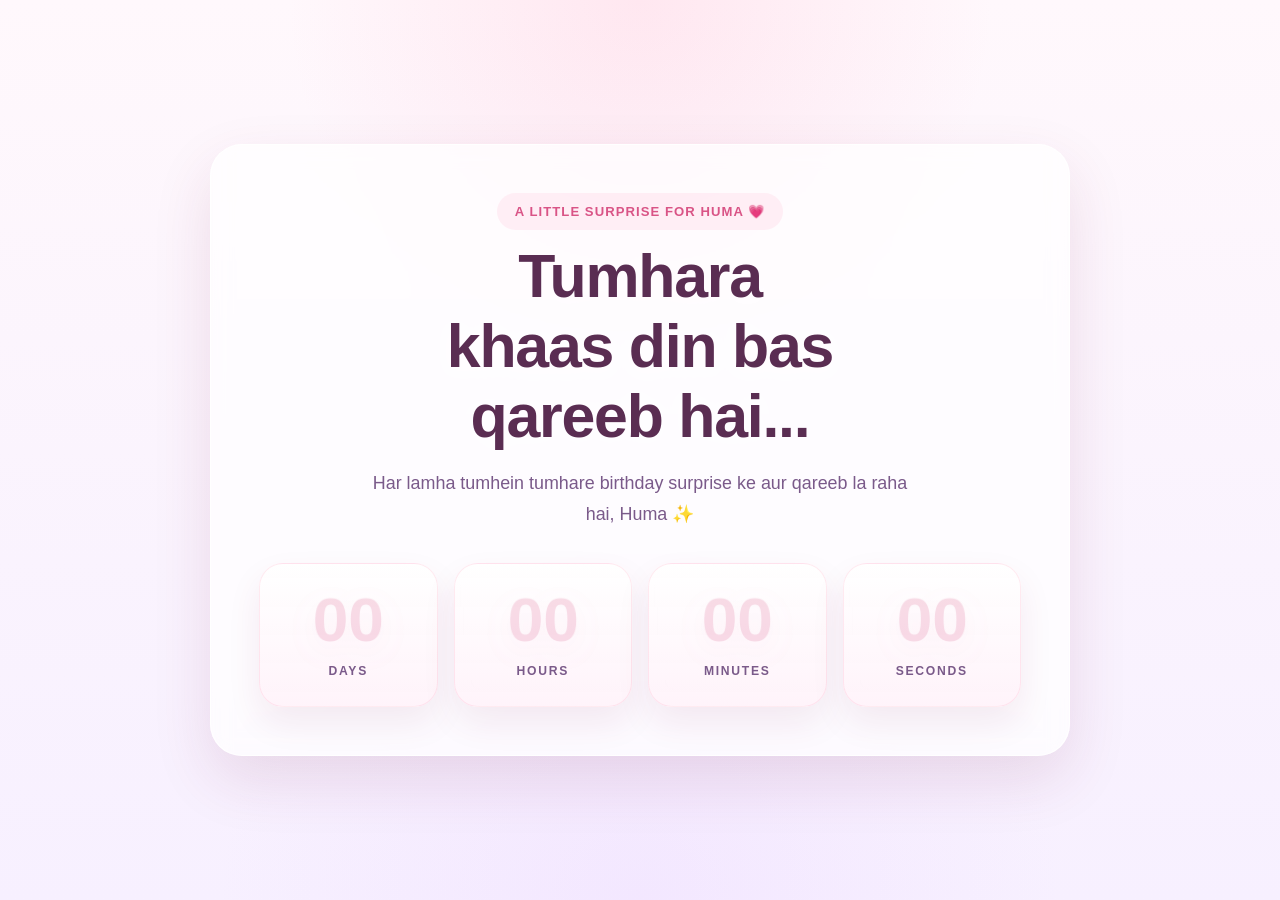
==== index.html @ 2f36c4e3 "Huma" ====
<!DOCTYPE html>
<html lang="en">
<head>
  <meta charset="UTF-8" />
  <meta name="viewport" content="width=device-width, initial-scale=1.0" />
  <meta name="theme-color" content="#FF8FB1" />
  <meta name="description" content="A little birthday surprise for Huma — open the card and celebrate 29 November 💗" />
  <meta property="og:type" content="website" />
  <meta property="og:site_name" content="Huma's Birthday Card" />
  <meta property="og:title" content="Huma's Birthday Card 🎂" />
  <meta property="og:description" content="A little birthday surprise for Huma — open the card and celebrate 29 November 💗" />
  <meta property="og:image" content="https://huma-birthday-card.vercel.app/assets/images/og-preview.jpg" />
  <meta property="og:image:type" content="image/jpeg" />
  <meta property="og:image:width" content="1200" />
  <meta property="og:image:height" content="630" />
  <meta property="og:url" content="https://huma-birthday-card.vercel.app/" />
  <meta name="twitter:card" content="summary_large_image" />
  <meta name="twitter:title" content="Huma's Birthday Card 🎂" />
  <meta name="twitter:description" content="A little birthday surprise for Huma — open the card and celebrate 29 November 💗" />
  <meta name="twitter:image" content="https://huma-birthday-card.vercel.app/assets/images/og-preview.jpg" />

  <meta http-equiv="refresh" content="0; url=timer.html" />
  <title>Huma's Birthday Card 🎂</title>
  <link rel="stylesheet" href="style.css?v=14" />
  <style>
    .entry-loader {
      min-height: 100vh;
      display: grid;
      place-items: center;
      padding: 24px;
      text-align: center;
    }
    .entry-card {
      background: rgba(255, 255, 255, 0.8);
      backdrop-filter: blur(12px);
      border: 1px solid #fff;
      border-radius: 24px;
      padding: 44px 36px;
      box-shadow: var(--shadow);
      max-width: 420px;
    }
    .entry-emoji { font-size: 3.6rem; margin-bottom: 12px; animation: coreBob 2.4s ease-in-out infinite; }
    .entry-card h1 { color: var(--ink); font-size: clamp(1.6rem, 5vw, 2.2rem); }
    .entry-card p { color: var(--ink-light); margin: 14px 0 24px; }
  </style>
</head>
<body>
  <main class="entry-loader">
    <div class="entry-card">
      <p class="entry-emoji">🎂</p>
      <h1>Huma's Birthday Card</h1>
      <p>Thoda sa intezaar karo, meri jaan... 💗</p>
      <a class="btn btn-primary" href="timer.html">Start the card ⏳</a>
    </div>
  </main>
</body>
</html>
---- style.css ----
/* ============================================================
   Birthday Wish for Huma — styles
   Palette: #FA699E | #FF9FC7 | #FFE7F0 | #4ADD82
   ============================================================ */

:root {
  --pink: #ff8fb1;
  --pink-soft: #e4c7ff;
  --pink-pale: #fff3fa;
  --green: #8fe3c8; /* mint accent */
  --ink: #6b4a7a;
  --ink-light: #9b7fb0;
  --white: #fffafd;
  --shadow: 0 20px 50px rgba(122, 30, 74, 0.18);
  --radius: 24px;
}

* {
  box-sizing: border-box;
  margin: 0;
  padding: 0;
}

html {
  scroll-behavior: smooth;
}

body {
  min-height: 100vh;
  font-family: "Trebuchet MS", "Segoe UI", Verdana, sans-serif;
  color: var(--ink);
  background:
    radial-gradient(circle at 12% 18%, rgba(255, 255, 255, 0.7) 0 8%, transparent 30%),
    radial-gradient(circle at 88% 12%, rgba(216, 166, 87, 0.16) 0 6%, transparent 26%),
    linear-gradient(135deg, #fff7fb 0%, #f3e4ff 48%, #dff7f1 100%);
  background-attachment: fixed;
  overflow-x: hidden;
  line-height: 1.6;
}

/* Confetti canvas */
#confetti {
  position: fixed;
  inset: 0;
  width: 100%;
  height: 100%;
  pointer-events: none;
  z-index: 40;
}

/* Floating background emojis */
.floaties {
  position: fixed;
  inset: 0;
  pointer-events: none;
  z-index: 0;
  overflow: hidden;
}

.floatie {
  position: absolute;
  bottom: -80px;
  font-size: 2rem;
  opacity: 0.55;
  animation: floatUp linear infinite;
}

.f1 { left: 6%;  font-size: 2.6rem; animation-duration: 17s; animation-delay: 0s; }
.f2 { left: 19%; animation-duration: 21s; animation-delay: 3s; }
.f3 { left: 31%; font-size: 1.6rem; animation-duration: 15s; animation-delay: 6s; }
.f4 { left: 46%; animation-duration: 24s; animation-delay: 1s; }
.f5 { left: 61%; font-size: 2.2rem; animation-duration: 19s; animation-delay: 8s; }
.f6 { left: 75%; animation-duration: 22s; animation-delay: 4s; }
.f7 { left: 88%; font-size: 1.7rem; animation-duration: 18s; animation-delay: 2s; }
.f8 { left: 96%; font-size: 2rem; animation-duration: 25s; animation-delay: 10s; }

@keyframes floatUp {
  0%   { transform: translateY(0) rotate(0deg); opacity: 0; }
  10%  { opacity: 0.55; }
  90%  { opacity: 0.55; }
  100% { transform: translateY(-115vh) rotate(25deg); opacity: 0; }
}

/* ========================= HERO ========================= */
.hero {
  position: relative;
  z-index: 1;
  min-height: 100vh;
  display: flex;
  flex-direction: column;
  justify-content: center;
  align-items: center;
  padding: 70px 24px 90px;
}

.hero-inner {
  width: min(1120px, 100%);
  display: grid;
  grid-template-columns: 1.15fr 0.85fr;
  gap: 60px;
  align-items: center;
}

.eyebrow {
  display: inline-block;
  font-size: 0.85rem;
  letter-spacing: 0.12em;
  text-transform: uppercase;
  font-weight: bold;
  color: var(--ink-light);
  background: rgba(255, 255, 255, 0.6);
  padding: 8px 18px;
  border-radius: 999px;
  border: 1px solid rgba(255, 255, 255, 0.8);
  margin-bottom: 20px;
}

h1 {
  font-size: clamp(2.6rem, 6vw, 4.8rem);
  line-height: 1.08;
  font-weight: 900;
  letter-spacing: -0.02em;
  text-shadow: 0 4px 18px rgba(255, 255, 255, 0.45);
}

h1 .name {
  display: block;
  margin-top: 6px;
  font-size: 0.72em;
  background: linear-gradient(90deg, var(--pink), #d95486 45%, var(--green));
  -webkit-background-clip: text;
  background-clip: text;
  color: transparent;
  -webkit-text-fill-color: transparent;
}

.badges {
  display: flex;
  flex-wrap: wrap;
  gap: 12px;
  margin: 24px 0 18px;
}

.badge {
  font-size: 0.95rem;
  font-weight: bold;
  padding: 9px 18px;
  border-radius: 999px;
  background: var(--white);
  box-shadow: 0 8px 20px rgba(122, 30, 74, 0.12);
}

.badge-age { color: #d95486; }
.badge-age strong { font-size: 1.15rem; }
.badge-date { color: #2f9e5c; background: #f2fff7; }

.hero-subtitle {
  font-size: 1.1rem;
  color: var(--ink-light);
  margin-bottom: 28px;
}

.hero-actions {
  display: flex;
  flex-wrap: wrap;
  gap: 14px;
  margin-top: 28px;
}

.btn {
  border: none;
  cursor: pointer;
  font-family: inherit;
  font-size: 1rem;
  font-weight: bold;
  padding: 14px 26px;
  border-radius: 999px;
  transition: transform 0.2s ease, box-shadow 0.2s ease, background 0.2s ease;
}

.btn:hover { transform: translateY(-3px); }
.btn:active { transform: translateY(0); }
.btn:focus-visible { outline: 3px solid var(--green); outline-offset: 3px; }

.btn-primary {
  color: #fff;
  background: linear-gradient(120deg, var(--pink), #ef6f9c);
  box-shadow: 0 12px 26px rgba(250, 105, 158, 0.4);
}
.btn-primary:hover { box-shadow: 0 16px 32px rgba(250, 105, 158, 0.5); }

.btn-secondary {
  color: #2f9e5c;
  background: #fff;
  box-shadow: 0 10px 24px rgba(47, 158, 92, 0.18);
  border: 1px solid rgba(74, 221, 130, 0.35);
}

.btn-secondary.playing {
  background: var(--green);
  color: #fff;
}

/* ---------- Cake illustration ---------- */
.hero-art {
  position: relative;
  display: flex;
  flex-direction: column;
  align-items: center;
  justify-content: center;
  min-height: 380px;
}

.glow-ring {
  position: absolute;
  width: 330px;
  height: 330px;
  border-radius: 50%;
  background: radial-gradient(circle, rgba(255, 255, 255, 0.7) 0%, rgba(255, 159, 199, 0.25) 55%, transparent 72%);
  animation: pulse 4s ease-in-out infinite;
}

@keyframes pulse {
  0%, 100% { transform: scale(1); opacity: 0.8; }
  50% { transform: scale(1.08); opacity: 1; }
}

.cake-scene {
  position: relative;
  width: 280px;
  height: 270px;
  display: flex;
  flex-direction: column;
  align-items: center;
  justify-content: flex-end;
}

.candles {
  display: flex;
  gap: 22px;
  margin-bottom: 2px;
  z-index: 3;
}

.candle {
  width: 10px;
  height: 38px;
  background: repeating-linear-gradient(45deg, var(--pink) 0 6px, var(--pink-pale) 6px 12px);
  border-radius: 4px 4px 0 0;
  position: relative;
  box-shadow: 0 2px 4px rgba(0,0,0,0.1);
}

.flame {
  position: absolute;
  top: -16px;
  left: 50%;
  width: 10px;
  height: 16px;
  margin-left: -5px;
  background: radial-gradient(circle at 50% 70%, #fff6b0 0 25%, #ffb02e 60%, #ff7b00 100%);
  border-radius: 50% 50% 50% 50% / 60% 60% 40% 40%;
  transform-origin: bottom center;
  animation: flicker 0.7s ease-in-out infinite alternate;
  box-shadow: 0 0 14px rgba(255, 176, 46, 0.8);
}

.candle:nth-child(2) .flame { animation-delay: 0.2s; }
.candle:nth-child(3) .flame { animation-delay: 0.4s; }

@keyframes flicker {
  from { transform: rotate(-6deg) scaleY(1); }
  to   { transform: rotate(6deg) scaleY(1.12); }
}

.cake-layer {
  width: 100%;
  border-radius: 16px 16px 8px 8px;
  box-shadow: inset 0 -10px 0 rgba(0, 0, 0, 0.06), 0 6px 14px rgba(122, 30, 74, 0.12);
  position: relative;
}

.layer-top {
  width: 170px;
  height: 52px;
  background: var(--pink-pale);
  z-index: 2;
}
.layer-top::before {
  content: "";
  position: absolute;
  top: -9px;
  left: 0;
  right: 0;
  height: 18px;
  border-radius: 50%;
  background: #fff;
  box-shadow: 0 4px 0 var(--pink-soft);
}
.layer-mid {
  width: 225px;
  height: 62px;
  background: var(--pink-soft);
  z-index: 1;
  margin-top: -6px;
}
.layer-base {
  width: 275px;
  height: 72px;
  background: linear-gradient(180deg, var(--pink), #ef6f9c);
  margin-top: -6px;
}
.layer-base::after {
  content: "22 🎂";
  position: absolute;
  inset: 0;
  display: grid;
  place-items: center;
  color: #fff;
  font-weight: 900;
  font-size: 1.5rem;
  text-shadow: 0 2px 6px rgba(0,0,0,0.2);
}

.cake-plate {
  width: 300px;
  height: 18px;
  border-radius: 50%;
  background: linear-gradient(180deg, #fff, #f3d7e5);
  margin-top: 4px;
  box-shadow: 0 10px 20px rgba(122, 30, 74, 0.2);
}

.sparkle {
  position: absolute;
  color: var(--green);
  font-size: 1.6rem;
  animation: twinkle 1.8s ease-in-out infinite;
}
.s1 { top: 40px; left: 10px; }
.s2 { top: 90px; right: 4px; animation-delay: 0.6s; }
.s3 { top: 150px; left: -6px; font-size: 1.2rem; animation-delay: 1s; }

@keyframes twinkle {
  0%, 100% { transform: scale(0.7); opacity: 0.4; }
  50% { transform: scale(1.25); opacity: 1; }
}

.art-caption {
  margin-top: 18px;
  font-weight: bold;
  color: var(--ink);
  text-shadow: 0 2px 8px rgba(255, 255, 255, 0.85);
  font-size: 1.05rem;
}

.scroll-hint {
  position: absolute;
  bottom: 26px;
  left: 50%;
  transform: translateX(-50%);
  color: rgba(90, 30, 66, 0.7);
  text-decoration: none;
  font-size: 0.85rem;
  letter-spacing: 0.1em;
  animation: bob 2s ease-in-out infinite;
}
@keyframes bob { 0%,100% { transform: translate(-50%, 0); } 50% { transform: translate(-50%, 8px); } }

/* ========================= SECTIONS ========================= */
.wish-section {
  position: relative;
  z-index: 1;
  padding: 90px 24px 40px;
  max-width: 900px;
  margin: 0 auto;
}

.section-heading {
  text-align: center;
  margin-bottom: 40px;
}

.kicker {
  display: inline-block;
  font-size: 0.8rem;
  text-transform: uppercase;
  letter-spacing: 0.18em;
  font-weight: bold;
  color: #2f9e5c;
  background: rgba(255, 255, 255, 0.75);
  padding: 6px 16px;
  border-radius: 999px;
  margin-bottom: 14px;
}

.section-heading h2 {
  font-size: clamp(1.8rem, 4vw, 2.8rem);
  color: var(--ink);
  text-shadow: 0 2px 8px rgba(255, 255, 255, 0.85);
}

.section-heading p {
  color: var(--ink);
  margin-top: 8px;
  font-size: 1rem;
}

/* ---------- Envelope & letter ---------- */
.wish-stage {
  position: relative;
  min-height: 340px;
  display: grid;
  place-items: center;
}

.envelope {
  width: 280px;
  height: 190px;
  position: relative;
  transition: opacity 0.5s ease, transform 0.5s ease;
}

.envelope.hidden {
  opacity: 0;
  transform: translateY(-20px) scale(0.9);
  pointer-events: none;
}

.envelope-body {
  position: absolute;
  inset: 0;
  background: linear-gradient(160deg, #fff, var(--pink-pale));
  border-radius: 14px;
  box-shadow: var(--shadow);
  display: flex;
  flex-direction: column;
  justify-content: flex-end;
  align-items: center;
  padding-bottom: 22px;
  border: 1px solid rgba(250, 105, 158, 0.2);
}

.envelope-flap {
  position: absolute;
  top: 0;
  left: 0;
  right: 0;
  height: 110px;
  background: linear-gradient(160deg, var(--pink-soft), var(--pink));
  clip-path: polygon(0 0, 100% 0, 50% 100%);
  border-radius: 14px 14px 0 0;
  z-index: 2;
}

.seal {
  position: absolute;
  top: 78px;
  left: 50%;
  transform: translateX(-50%);
  width: 46px;
  height: 46px;
  border-radius: 50%;
  background: #fff;
  display: grid;
  place-items: center;
  font-size: 1.3rem;
  box-shadow: 0 4px 12px rgba(122, 30, 74, 0.25);
  z-index: 3;
}

.envelope-body p {
  font-weight: bold;
  color: #d95486;
  font-size: 1.05rem;
}
.envelope-body small { color: var(--ink-light); font-size: 0.78rem; }

.letter {
  display: none;
  width: min(680px, 100%);
  background: var(--white);
  border-radius: var(--radius);
  padding: 44px 42px;
  box-shadow: var(--shadow);
  border: 1px solid rgba(250, 105, 158, 0.18);
  position: relative;
  overflow: hidden;
}

.letter::before {
  content: "";
  position: absolute;
  top: 0; left: 0; right: 0;
  height: 8px;
  background: linear-gradient(90deg, var(--pink), var(--pink-soft), var(--green));
}

.letter.show {
  display: block;
  animation: letterIn 0.7s cubic-bezier(0.2, 0.8, 0.2, 1) both;
}

@keyframes letterIn {
  from { opacity: 0; transform: translateY(40px) rotate(-2deg) scale(0.96); }
  to   { opacity: 1; transform: translateY(0) rotate(0) scale(1); }
}

.letter-head { text-align: center; margin-bottom: 24px; }
.letter-head span { font-size: 2rem; }
.letter-head h3 { color: #d95486; font-size: 1.7rem; margin-top: 4px; }

.letter-body p {
  margin-bottom: 18px;
  font-size: 1.05rem;
  line-height: 1.85;
  color: var(--ink);
}

.letter-body .lead {
  font-weight: bold;
  font-size: 1.15rem;
  color: #d95486;
  background: linear-gradient(90deg, var(--pink-pale), transparent);
  padding: 12px 16px;
  border-radius: 12px;
  border-left: 4px solid var(--pink);
}

.letter-body .sign-off {
  text-align: center;
  font-size: 1.4rem;
  font-weight: 900;
  margin-top: 26px;
  color: #2f9e5c;
}

.letter-foot {
  text-align: center;
  margin-top: 26px;
  padding-top: 18px;
  border-top: 1px dashed var(--pink-soft);
  font-style: italic;
  color: var(--ink-light);
}

/* ========================= FOOTER ========================= */
.footer {
  position: relative;
  z-index: 1;
  text-align: center;
  padding: 40px 20px 50px;
  color: #fff;
  background: linear-gradient(120deg, rgba(209, 60, 134, 0.85), rgba(250, 105, 158, 0.85));
}

.footer-hearts { font-size: 1.4rem; letter-spacing: 6px; margin-bottom: 10px; }
.footer p { margin: 4px 0; }
.footer-small { font-size: 0.85rem; opacity: 0.85; }

/* ========================= RESPONSIVE ========================= */
@media (max-width: 900px) {
  .hero-inner {
    grid-template-columns: 1fr;
    text-align: center;
    gap: 30px;
  }
  .badges, .hero-actions { justify-content: center; }
  .hero-art { order: -1; min-height: 320px; }
}

@media (max-width: 560px) {
  .hero { padding: 50px 18px 80px; }
  .letter { padding: 30px 22px; }
  .letter-body p { font-size: 0.98rem; }
  .btn { padding: 12px 18px; font-size: 0.92rem; }
  .floatie { font-size: 1.5rem; }
}

@media (prefers-reduced-motion: reduce) {
  *, *::before, *::after {
    animation-duration: 0.01ms !important;
    animation-iteration-count: 1 !important;
    scroll-behavior: auto !important;
  }
}

/* ============================================================
   MULTI-PAGE ADDITIONS: nav, inner pages, gallery, lightbox
   ============================================================ */

/* ---------- Shared top navigation ---------- */
.site-header {
  position: sticky;
  top: 0;
  z-index: 30;
  background: rgba(255, 255, 255, 0.6);
  backdrop-filter: blur(14px);
  border-bottom: 1px solid rgba(255, 255, 255, 0.85);
  box-shadow: 0 4px 18px rgba(122, 30, 74, 0.08);
}

.nav-wrap {
  width: min(1120px, 100%);
  margin: 0 auto;
  padding: 12px 24px;
  display: flex;
  align-items: center;
  justify-content: space-between;
  gap: 16px;
}

.nav-brand {
  font-weight: 900;
  font-size: 1.05rem;
  color: #d95486;
  text-decoration: none;
  white-space: nowrap;
}

.nav-links {
  display: flex;
  gap: 8px;
  flex-wrap: wrap;
}

.nav-link {
  display: inline-block;
  padding: 8px 18px;
  border-radius: 999px;
  text-decoration: none;
  font-weight: bold;
  font-size: 0.92rem;
  color: var(--ink);
  transition: background 0.2s ease, color 0.2s ease, transform 0.2s ease;
}

.nav-link:hover {
  background: rgba(255, 255, 255, 0.9);
  transform: translateY(-2px);
}

.nav-link.active {
  color: #fff;
  background: linear-gradient(120deg, var(--pink), #ef6f9c);
  box-shadow: 0 6px 16px rgba(250, 105, 158, 0.35);
}

.nav-toggle {
  display: none;
  border: none;
  background: var(--pink);
  color: #fff;
  font-size: 1.2rem;
  width: 42px;
  height: 42px;
  border-radius: 12px;
  cursor: pointer;
}

/* Buttons used as links */
.btn {
  display: inline-block;
  text-decoration: none;
}

/* Home hero now sits below the sticky nav */
.hero { padding-top: 100px; }

/* ---------- Explore cards on Home ---------- */
.explore {
  position: relative;
  z-index: 1;
  max-width: 1060px;
  margin: 0 auto;
  padding: 40px 24px 100px;
}

.teasers {
  display: grid;
  grid-template-columns: repeat(auto-fit, minmax(250px, 1fr));
  gap: 22px;
}

.teaser-card {
  background: rgba(255, 255, 255, 0.85);
  backdrop-filter: blur(8px);
  border: 1px solid rgba(255, 255, 255, 0.95);
  border-radius: var(--radius);
  padding: 30px 26px;
  text-decoration: none;
  color: var(--ink);
  box-shadow: var(--shadow);
  transition: transform 0.25s ease, box-shadow 0.25s ease;
}

.teaser-card:hover {
  transform: translateY(-8px);
  box-shadow: 0 24px 44px rgba(122, 30, 74, 0.24);
}

.teaser-card .icon {
  font-size: 2.6rem;
  display: block;
  margin-bottom: 12px;
}

.teaser-card h3 { color: #d95486; font-size: 1.25rem; margin-bottom: 8px; }
.teaser-card p { font-size: 0.96rem; line-height: 1.7; color: var(--ink-light); }

.teaser-link {
  display: inline-block;
  margin-top: 16px;
  font-weight: bold;
  color: #2f9e5c;
}

/* ---------- Inner page layout ---------- */
.page-hero {
  position: relative;
  z-index: 1;
  width: min(1000px, 100%);
  margin: 0 auto;
  padding: 70px 24px 40px;
}

.page-hero.narrow { width: min(800px, 100%); }

.wish-actions,
.next-page {
  display: flex;
  justify-content: center;
  flex-wrap: wrap;
  gap: 14px;
  margin: 36px auto 90px;
}

.wish-actions { margin-top: 26px; }

/* ---------- Gallery ---------- */
.hint-box {
  background: rgba(255, 255, 255, 0.78);
  border: 1px dashed var(--pink);
  border-radius: 16px;
  padding: 16px 20px;
  font-size: 0.92rem;
  line-height: 1.7;
  margin-bottom: 34px;
  color: var(--ink);
}

.hint-box code {
  background: var(--pink-pale);
  padding: 2px 6px;
  border-radius: 6px;
  font-size: 0.85rem;
  word-break: break-all;
}

.gallery-grid {
  display: grid;
  grid-template-columns: repeat(auto-fill, minmax(220px, 1fr));
  gap: 24px;
  padding: 10px 4px 20px;
}

.gallery-card {
  background: #fff;
  padding: 14px 14px 20px;
  border-radius: 10px;
  box-shadow: 0 14px 28px rgba(122, 30, 74, 0.18);
  cursor: pointer;
  transform: rotate(-2deg);
  transition: transform 0.25s ease, box-shadow 0.25s ease;
}

.gallery-card:nth-child(even) { transform: rotate(2deg); }

.gallery-card:hover {
  transform: rotate(0deg) translateY(-8px);
  box-shadow: 0 22px 40px rgba(122, 30, 74, 0.26);
}

.gallery-emoji,
.gallery-card img {
  display: block;
  width: 100%;
  height: 190px;
  border-radius: 8px;
  object-fit: cover;
}

.gallery-card img { border: 1px solid rgba(255, 255, 255, 0.9); }

.gallery-emoji {
  display: grid;
  place-items: center;
  font-size: 4rem;
  background: linear-gradient(140deg, var(--pink-pale), var(--pink-soft));
}

.gallery-card p {
  text-align: center;
  margin-top: 14px;
  font-weight: bold;
  color: #d95486;
  font-size: 0.95rem;
}

/* ---------- Lightbox ---------- */
.lightbox {
  position: fixed;
  inset: 0;
  z-index: 60;
  display: none;
  place-items: center;
  padding: 24px;
  background: rgba(70, 14, 45, 0.78);
  backdrop-filter: blur(6px);
}

.lightbox.show { display: grid; }

.lightbox-inner {
  position: relative;
  width: min(520px, 100%);
  background: #fff;
  border-radius: 24px;
  padding: 30px;
  text-align: center;
  box-shadow: 0 30px 70px rgba(0, 0, 0, 0.3);
}

.lightbox-close {
  position: absolute;
  top: 12px;
  right: 16px;
  border: none;
  background: var(--pink-pale);
  color: #d95486;
  width: 34px;
  height: 34px;
  border-radius: 50%;
  font-weight: bold;
  cursor: pointer;
}

.lightbox-emoji { display: block; font-size: 5rem; margin: 10px 0; }
.lightbox-inner img { max-width: 100%; max-height: 65vh; object-fit: contain; border-radius: 16px; }
.lightbox-inner p { margin-top: 18px; color: var(--ink); font-size: 1.05rem; }

/* ---------- Responsive nav ---------- */
@media (max-width: 700px) {
  .nav-wrap { flex-wrap: wrap; padding: 10px 18px; }
  .nav-toggle { display: inline-flex; align-items: center; justify-content: center; }
  .nav-links {
    display: none;
    width: 100%;
    flex-direction: column;
    gap: 6px;
    padding-top: 6px;
  }
  .nav-links.open { display: flex; }
  .nav-link { text-align: center; }
  .page-hero { padding-top: 46px; }
  .hero { padding-top: 84px; }
}

/* ============================================================
   STEP-BY-STEP GREETING CARD
   ============================================================ */

.story-shell {
  position: relative;
  z-index: 1;
  width: min(920px, 100%);
  margin: 0 auto;
  padding: 32px 20px 80px;
}

.step-topbar {
  display: flex;
  align-items: center;
  justify-content: space-between;
  gap: 12px;
  margin-bottom: 14px;
}

.step-brand {
  font-weight: 900;
  font-size: 1.05rem;
  color: var(--ink);
  text-shadow: 0 2px 8px rgba(255, 255, 255, 0.85);
}

.step-count {
  background: rgba(255, 255, 255, 0.85);
  color: #d95486;
  font-weight: bold;
  font-size: 0.85rem;
  padding: 7px 16px;
  border-radius: 999px;
  box-shadow: 0 6px 16px rgba(122, 30, 74, 0.12);
}

.progress-dots {
  display: flex;
  justify-content: center;
  gap: 8px;
  margin-bottom: 20px;
}

.progress-dots span {
  width: 38px;
  height: 7px;
  border-radius: 999px;
  background: rgba(255, 255, 255, 0.6);
  transition: background 0.3s ease, box-shadow 0.3s ease;
}

.progress-dots span.done { background: var(--green); }
.progress-dots span.active {
  background: #fff;
  box-shadow: 0 0 0 3px rgba(250, 105, 158, 0.55);
}

.step-card {
  position: relative;
  overflow: hidden;
  background: var(--white);
  border: 1px solid rgba(255, 255, 255, 0.95);
  border-radius: 32px;
  padding: 38px 40px 26px;
  box-shadow: 0 30px 70px rgba(122, 30, 74, 0.25);
  animation: cardIn 0.65s cubic-bezier(0.2, 0.8, 0.2, 1) both;
}

.step-card::before {
  content: "";
  position: absolute;
  top: 0; left: 0; right: 0;
  height: 8px;
  background: linear-gradient(90deg, var(--pink), var(--pink-soft), var(--green));
}

@keyframes cardIn {
  from { opacity: 0; transform: translateY(35px) rotate(-1.5deg) scale(0.96); }
  to   { opacity: 1; transform: translateY(0) rotate(0) scale(1); }
}

.card-inner { min-height: 300px; }

.card-home .card-inner {
  display: grid;
  grid-template-columns: 1.15fr 0.85fr;
  gap: 24px;
  align-items: center;
}

.card-home .hero-art {
  transform: scale(0.78);
  transform-origin: center;
  min-height: 290px;
}

.card-home h1 { font-size: clamp(2rem, 4.5vw, 3.3rem); }

.card-title {
  font-size: clamp(1.8rem, 4vw, 2.6rem);
  color: #d95486;
  text-align: center;
  margin-bottom: 8px;
}

.card-subtitle {
  text-align: center;
  color: var(--ink-light);
  margin-bottom: 24px;
}

.step-footer {
  display: flex;
  align-items: center;
  justify-content: space-between;
  gap: 14px;
  margin-top: 24px;
  padding-top: 20px;
  border-top: 1px dashed var(--pink-soft);
}

.step-hint { color: var(--ink-light); font-size: 0.9rem; }
.step-footer .btn { min-width: 130px; text-align: center; }

/* Finale card */
.finale-card { text-align: center; }
.finale-emoji {
  font-size: 5rem;
  line-height: 1;
  animation: bobCake 2.2s ease-in-out infinite;
  display: inline-block;
}
@keyframes bobCake {
  0%, 100% { transform: translateY(0) rotate(-3deg); }
  50% { transform: translateY(-12px) rotate(3deg); }
}
.finale-card h2 { color: #d95486; font-size: clamp(1.8rem, 4vw, 2.6rem); margin: 16px 0 10px; }
.finale-card p { color: var(--ink-light); font-size: 1.05rem; }
.finale-message {
  display: none;
  margin: 24px auto 0;
  max-width: 520px;
  padding: 22px;
  border-radius: 20px;
  background: linear-gradient(140deg, var(--pink-pale), #fff);
  border: 1px solid var(--pink-soft);
  font-size: 1.15rem;
  font-weight: bold;
  color: #d95486;
  animation: letterIn 0.7s ease both;
}
.finale-message.show { display: block; }
.finale-actions { display: flex; justify-content: center; margin: 26px 0 4px; }

@media (max-width: 700px) {
  .story-shell { padding: 24px 14px 60px; }
  .step-card { padding: 30px 20px 22px; border-radius: 26px; }
  .card-home .card-inner { grid-template-columns: 1fr; gap: 0; }
  .card-home .hero-art { transform: scale(0.7); min-height: 250px; }
  .progress-dots span { width: 28px; }
  .step-footer { flex-direction: column; align-items: stretch; text-align: center; }
  .step-footer .btn { width: 100%; }
  .card-inner { min-height: 0; }
}

/* ============================================================
   PLAIN SECTIONS — only the Wish page uses the card frame
   ============================================================ */

.plain-section {
  position: relative;
  padding: 8px 4px 0;
}

.plain-section .card-title {
  color: var(--ink);
  text-shadow: 0 2px 8px rgba(255, 255, 255, 0.85);
}

.plain-section .card-subtitle,
.plain-section .step-hint,
.plain-section .eyebrow {
  color: #6b4a7a;
}

.plain-section .step-footer {
  border-top-color: rgba(255, 255, 255, 0.7);
}

.plain-section .btn-secondary {
  background: rgba(255, 255, 255, 0.95);
}

.plain-section .hint-box {
  background: rgba(255, 255, 255, 0.88);
}

.plain-section .gallery-card {
  background: #fff;
}

.plain-section .finale-emoji {
  filter: drop-shadow(0 12px 24px rgba(122, 30, 74, 0.3));
}

.plain-section h1 .name {
  -webkit-text-fill-color: transparent;
  color: transparent;
  filter: drop-shadow(0 2px 8px rgba(255, 255, 255, 0.6));
}

@media (max-width: 700px) {
  .plain-section { padding: 0; }
}

/* ============================================================
   TIMER STEP — heavy animation + poppable balloons
   ============================================================ */

.timer-shell { width: min(1020px, 100%); }

.timer-section {
  position: relative;
  isolation: isolate;
  overflow: hidden;
  border-radius: 34px;
  padding: 52px 30px 44px;
  min-height: 640px;
  box-shadow: 0 30px 70px rgba(122, 30, 74, 0.28);
  border: 1px solid rgba(255, 255, 255, 0.8);
}

.timer-bg {
  position: absolute;
  inset: 0;
  z-index: 0;
  background: linear-gradient(270deg, #fa699e, #ff9fc7, #ffe7f0, #4add82, #fa699e);
  background-size: 400% 400%;
  animation: gradientShift 16s ease infinite;
  opacity: 0.42;
}

@keyframes gradientShift {
  0%   { background-position: 0% 50%; }
  50%  { background-position: 100% 50%; }
  100% { background-position: 0% 50%; }
}

.blob {
  position: absolute;
  z-index: 0;
  border-radius: 50%;
  filter: blur(45px);
  opacity: 0.55;
  pointer-events: none;
}
.blob-1 { width: 260px; height: 260px; background: #fff; top: -70px; left: -40px; animation: blobFloat 9s ease-in-out infinite; }
.blob-2 { width: 300px; height: 300px; background: #4add82; bottom: -110px; right: -50px; animation: blobFloat 12s ease-in-out infinite reverse; }
.blob-3 { width: 220px; height: 220px; background: #ffd166; top: 40%; left: 45%; animation: blobFloat 11s ease-in-out infinite; }

@keyframes blobFloat {
  0%, 100% { transform: translate(0, 0) scale(1); }
  50%      { transform: translate(35px, -30px) scale(1.15); }
}

.balloon-layer {
  position: absolute;
  inset: 0;
  z-index: 22;
  pointer-events: none;
  overflow: hidden;
}

.balloon {
  position: absolute;
  bottom: -130px;
  width: var(--size);
  height: calc(var(--size) * 1.25);
  padding: 0;
  border: none;
  border-radius: 50% 50% 45% 45% / 60% 60% 40% 40%;
  background:
    radial-gradient(circle at 30% 24%, rgba(255, 255, 255, 0.7) 0 10%, transparent 45%),
    var(--balloon-color);
  box-shadow: inset -8px -10px 20px rgba(0, 0, 0, 0.12), 0 8px 20px rgba(60, 8, 40, 0.22);
  cursor: pointer;
  pointer-events: auto;
  opacity: 0.55;
  animation: balloonRise var(--duration) linear var(--delay) forwards;
}

.balloon::before {
  content: "";
  position: absolute;
  bottom: -9px;
  left: 50%;
  transform: translateX(-50%);
  border-left: 7px solid transparent;
  border-right: 7px solid transparent;
  border-top: 11px solid var(--balloon-color);
  opacity: 0.6;
}

.balloon::after {
  content: "";
  position: absolute;
  bottom: -48px;
  left: 50%;
  width: 1px;
  height: 42px;
  background: rgba(255, 255, 255, 0.5);
}

.balloon:hover {
  filter: brightness(1.12) drop-shadow(0 0 16px rgba(255, 255, 255, 0.9));
}

.balloon.popping {
  animation: none;
  transform: scale(1.6);
  opacity: 0 !important;
  transition: transform 0.28s ease, opacity 0.28s ease;
}

@keyframes balloonRise {
  0%   { transform: translate(0, 0) rotate(-8deg); opacity: 0; }
  12%  { opacity: 0.85; }
  25%  { transform: translate(calc(var(--drift) * 0.25 + 14px), -25vh) rotate(7deg); }
  50%  { transform: translate(calc(var(--drift) * 0.5 - 12px), -50vh) rotate(-6deg); }
  75%  { transform: translate(calc(var(--drift) * 0.75 + 10px), -75vh) rotate(5deg); }
  88%  { opacity: 0.85; }
  100% { transform: translate(var(--drift), -115vh) rotate(9deg); opacity: 0; }
}

/* Cute kawaii faces — 6 different expressions */
.balloon-face {
  position: absolute;
  top: 30%;
  left: 50%;
  transform: translateX(-50%);
  display: flex;
  flex-direction: column;
  align-items: center;
  justify-content: center;
  gap: 7px;
  width: 66%;
  pointer-events: none;
}

/* eyes sit on top, side by side */
.balloon-face .eyes {
  display: flex;
  align-items: center;
  justify-content: center;
  gap: 7px;
}

/* default eye = round dot */
.balloon-face .eye {
  display: block;
  width: 5px;
  height: 6px;
  border-radius: 50%;
  background: #6b3a56;
}

/* default mouth = smile */
.balloon-face .mouth {
  display: block;
  width: 11px;
  height: 6px;
  border-bottom: 2px solid #6b3a56;
  border-radius: 0 0 12px 12px;
  margin-top: -2px;
}

/* wink = one flat closed eye */
.balloon-face .eye.wink {
  height: 2px;
  width: 7px;
  border-radius: 0;
  margin-top: 3px;
}

/* in love = heart eyes */
.balloon-face .eye.heart {
  width: auto;
  height: auto;
  background: none;
  color: #e8559a;
  font-size: 12px;
  line-height: 1;
  text-shadow: 0 1px 0 rgba(255, 255, 255, 0.6);
}

/* surprised = round O mouth */
.balloon-face .mouth.o {
  width: 8px;
  height: 9px;
  border: 2px solid #6b3a56;
  border-radius: 50%;
  background: #6b3a56;
  margin-top: 0;
}

/* sleepy = closed curved eyes */
.balloon-face .eye.sleepy {
  width: 7px;
  height: 5px;
  border-bottom: 2px solid #6b3a56;
  border-radius: 0 0 8px 8px;
  background: none;
}

/* cheeky = tongue out */
.balloon-face .mouth.tongue { position: relative; }
.balloon-face .mouth.tongue::after {
  content: "";
  position: absolute;
  top: 4px;
  left: 50%;
  transform: translateX(-50%);
  width: 5px;
  height: 7px;
  background: #e8559a;
  border-radius: 0 0 5px 5px;
}

/* POP! burst text */
.pop-text {
  position: fixed;
  z-index: 60;
  transform: translate(-50%, -50%);
  font-size: 1.4rem;
  font-weight: 900;
  color: #d95486;
  text-shadow: 0 2px 0 #fff, 0 0 12px rgba(255, 255, 255, 0.9);
  pointer-events: none;
  animation: popTextFloat 0.75s ease-out forwards;
}
@keyframes popTextFloat {
  0%   { opacity: 1; transform: translate(-50%, -50%) scale(0.6) rotate(-8deg); }
  40%  { opacity: 1; transform: translate(-50%, -90%) scale(1.2) rotate(4deg); }
  100% { opacity: 0; transform: translate(-50%, -160%) scale(1) rotate(0deg); }
}

/* Pop particles — fly out from the exact pop point */
.pop-particle {
  position: fixed;
  z-index: 61;
  width: var(--p-size);
  height: var(--p-size);
  border-radius: 50%;
  background: var(--p-color);
  box-shadow: 0 0 10px var(--p-color), 0 0 4px #fff;
  pointer-events: none;
  transform: translate(-50%, -50%);
  animation: particleFly 0.72s cubic-bezier(0.15, 0.7, 0.3, 1) forwards;
}
@keyframes particleFly {
  0%   { opacity: 1; transform: translate(-50%, -50%) scale(1); }
  100% { opacity: 0; transform: translate(calc(-50% + var(--px)), calc(-50% + var(--py))) scale(0.2); }
}

.pop-spark {
  position: fixed;
  z-index: 61;
  font-size: 1.05rem;
  pointer-events: none;
  transform: translate(-50%, -50%);
  filter: drop-shadow(0 2px 6px rgba(122, 30, 74, 0.3));
  animation: sparkFly 0.85s ease-out forwards;
}
@keyframes sparkFly {
  0%   { opacity: 1; transform: translate(-50%, -50%) scale(0.5) rotate(0deg); }
  100% { opacity: 0; transform: translate(calc(-50% + var(--px)), calc(-50% + var(--py))) scale(1.4) rotate(120deg); }
}

.ambient-sparkles {
  position: absolute;
  inset: 0;
  z-index: 4;
  pointer-events: none;
}

.ambient-sparkles span {
  position: absolute;
  left: var(--x);
  top: var(--y);
  font-size: 1.5rem;
  opacity: 0.85;
  animation: twinkle 2.4s ease-in-out var(--d) infinite;
}

.timer-content {
  position: relative;
  z-index: 10;
  text-align: center;
  color: #fff;
}

.timer-content .eyebrow {
  background: rgba(255, 255, 255, 0.3);
  color: #fff;
  border-color: rgba(255, 255, 255, 0.5);
}

.timer-content h1 {
  font-size: clamp(2rem, 5vw, 3.6rem);
  color: #fff;
  text-shadow: 0 4px 20px rgba(122, 30, 74, 0.4);
}

.timer-content h1 span {
  display: block;
  background: linear-gradient(90deg, #fff, #fff6b0, #4add82);
  -webkit-background-clip: text;
  background-clip: text;
  -webkit-text-fill-color: transparent;
  color: transparent;
}

.timer-lead {
  margin: 12px auto 4px;
  font-size: 1.05rem;
  color: #fff;
  text-shadow: 0 2px 10px rgba(122, 30, 74, 0.4);
}

.timer-glow {
  position: relative;
  width: 140px;
  height: 140px;
  margin: 12px auto 22px;
  display: grid;
  place-items: center;
}

.ring {
  position: absolute;
  border-radius: 50%;
  border: 2px solid rgba(255, 255, 255, 0.65);
  animation: ringPulse 3s ease-out infinite;
}
.ring-1 { inset: 0; }
.ring-2 { inset: -14px; animation-delay: 1s; }
.ring-3 { inset: -28px; animation-delay: 2s; }

@keyframes ringPulse {
  0%   { transform: scale(0.85); opacity: 0.9; }
  100% { transform: scale(1.25); opacity: 0; }
}

.glow-core {
  font-size: 3.6rem;
  filter: drop-shadow(0 8px 20px rgba(122, 30, 74, 0.4));
  animation: coreBob 2.4s ease-in-out infinite;
}

@keyframes coreBob {
  0%, 100% { transform: translateY(0) rotate(-4deg); }
  50%      { transform: translateY(-12px) rotate(4deg); }
}

.countdown-timer {
  display: grid;
  grid-template-columns: repeat(4, 1fr);
  gap: 12px;
  width: min(640px, 100%);
  margin: 0 auto;
}

.timer-box {
  perspective: 500px;
  background: rgba(255, 255, 255, 0.88);
  backdrop-filter: blur(12px);
  border: 1px solid rgba(255, 255, 255, 0.95);
  border-radius: 20px;
  padding: 16px 6px 12px;
  box-shadow: 0 14px 30px rgba(122, 30, 74, 0.22), 0 0 24px rgba(255, 255, 255, 0.35);
  animation: boxGlow 2.8s ease-in-out infinite;
}

.timer-box:nth-child(2) { animation-delay: 0.4s; }
.timer-box:nth-child(3) { animation-delay: 0.8s; }
.timer-box:nth-child(4) { animation-delay: 1.2s; }

@keyframes boxGlow {
  0%, 100% { box-shadow: 0 14px 30px rgba(122, 30, 74, 0.22), 0 0 18px rgba(255, 255, 255, 0.3); }
  50%      { box-shadow: 0 18px 38px rgba(122, 30, 74, 0.3), 0 0 34px rgba(255, 255, 255, 0.7); }
}

.timer-box span {
  display: inline-block;
  font-size: clamp(1.6rem, 5vw, 2.8rem);
  font-weight: 900;
  line-height: 1;
  color: #d95486;
  font-variant-numeric: tabular-nums;
}

.timer-box span.flip { animation: digitFlip 0.55s ease; }

@keyframes digitFlip {
  0%   { transform: rotateX(0deg); opacity: 1; }
  45%  { transform: rotateX(-90deg); opacity: 0.2; }
  55%  { transform: rotateX(90deg); opacity: 0.2; }
  100% { transform: rotateX(0deg); opacity: 1; }
}

.timer-box small {
  display: block;
  margin-top: 8px;
  font-size: 0.72rem;
  text-transform: uppercase;
  letter-spacing: 0.14em;
  color: #9b7fb0;
  font-weight: bold;
}

.timer-progress {
  width: min(640px, 100%);
  height: 12px;
  margin: 26px auto 8px;
  border-radius: 999px;
  background: rgba(255, 255, 255, 0.4);
  overflow: hidden;
  box-shadow: inset 0 2px 6px rgba(122, 30, 74, 0.15);
}

.timer-progress-fill {
  height: 100%;
  width: 0%;
  border-radius: 999px;
  background: linear-gradient(90deg, #fff, #ffd166, #4add82);
  background-size: 200% 100%;
  animation: shimmer 2.5s linear infinite;
  transition: width 1s ease;
}

@keyframes shimmer {
  0%   { background-position: 0% 50%; }
  100% { background-position: 200% 50%; }
}

.progress-caption {
  color: #fff;
  font-size: 0.9rem;
  text-shadow: 0 2px 8px rgba(122, 30, 74, 0.4);
}

.pop-badge {
  display: inline-block;
  margin-top: 22px;
  padding: 10px 20px;
  border-radius: 999px;
  background: rgba(255, 255, 255, 0.85);
  color: #d95486;
  font-weight: bold;
  box-shadow: 0 10px 24px rgba(122, 30, 74, 0.2);
  animation: popBadgePulse 2.6s ease-in-out infinite;
}

.pop-badge strong { font-size: 1.15rem; }
.pop-badge span { color: var(--ink-light); font-weight: normal; font-size: 0.85rem; }

@keyframes popBadgePulse {
  0%, 100% { transform: scale(1); }
  50%      { transform: scale(1.04); }
}

@media (max-width: 700px) {
  .timer-section { padding: 40px 16px 36px; min-height: 560px; border-radius: 26px; }
  .countdown-timer { gap: 7px; }
  .timer-box { padding: 12px 2px 10px; border-radius: 14px; }
  .timer-box small { font-size: 0.62rem; letter-spacing: 0.08em; }
  .pop-badge span { display: block; }
}

/* ============================================================
   TIMER EXTRAS — celebration + romantic details
   ============================================================ */

/* Celebrate / music buttons */
.timer-buttons {
  display: flex;
  justify-content: center;
  flex-wrap: wrap;
  gap: 12px;
  margin-top: 18px;
}

/* hidden YouTube audio player */
.youtube-holder {
  position: absolute;
  width: 1px;
  height: 1px;
  overflow: hidden;
  opacity: 0;
  pointer-events: none;
}

.btn-celebrate {
  color: #fff;
  background: linear-gradient(120deg, #2f9e5c, #4add82);
  box-shadow: 0 12px 26px rgba(47, 158, 92, 0.4);
}
.btn-celebrate:hover { box-shadow: 0 16px 34px rgba(47, 158, 92, 0.55); }
.btn-secondary.playing { background: var(--green); color: #fff; }

/* Typewriter quote box */
.quote-box {
  width: min(640px, 100%);
  min-height: 88px;
  margin: 26px auto 0;
  padding: 18px 24px;
  display: flex;
  align-items: center;
  justify-content: center;
  gap: 10px;
  border-radius: 22px;
  background: rgba(255, 255, 255, 0.86);
  backdrop-filter: blur(12px);
  border: 1px solid rgba(255, 255, 255, 0.95);
  box-shadow: 0 16px 34px rgba(122, 30, 74, 0.2);
  color: #d95486;
  font-weight: bold;
  font-size: 1.02rem;
  line-height: 1.5;
  animation: quoteGlow 3.4s ease-in-out infinite;
}

@keyframes quoteGlow {
  0%, 100% { box-shadow: 0 16px 34px rgba(122, 30, 74, 0.2); }
  50%      { box-shadow: 0 18px 40px rgba(250, 105, 158, 0.35), 0 0 26px rgba(255, 255, 255, 0.6); }
}

.quote-mark {
  font-size: 2.2rem;
  line-height: 1;
  color: var(--pink);
  opacity: 0.55;
}

#typeQuote::after {
  content: "|";
  margin-left: 2px;
  animation: caretBlink 0.7s step-end infinite;
  color: var(--green);
}

@keyframes caretBlink { 50% { opacity: 0; } }

/* Floating hearts */
.heart-layer {
  position: absolute;
  inset: 0;
  z-index: 6;
  pointer-events: none;
  overflow: hidden;
}

.floating-heart {
  position: absolute;
  bottom: -70px;
  font-size: var(--h-size);
  opacity: 0.85;
  animation: heartFloat var(--h-duration) linear forwards;
  filter: drop-shadow(0 4px 10px rgba(122, 30, 74, 0.2));
}

@keyframes heartFloat {
  0%   { transform: translate(0, 0) rotate(-8deg); opacity: 0; }
  12%  { opacity: 0.85; }
  85%  { opacity: 0.85; }
  100% { transform: translate(var(--h-drift), -115vh) rotate(10deg); opacity: 0; }
}

/* Cursor sparkle trail */
.cursor-sparkles {
  position: fixed;
  inset: 0;
  z-index: 55;
  pointer-events: none;
  overflow: hidden;
}

.cursor-heart {
  position: absolute;
  font-size: var(--trail-size);
  transform: translate(-50%, -50%);
  animation: heartTrail 0.95s ease-out forwards;
  filter: drop-shadow(0 3px 8px rgba(122, 30, 74, 0.4));
  pointer-events: none;
}

@keyframes heartTrail {
  0%   { opacity: 1; transform: translate(-50%, -50%) scale(0.5) rotate(-12deg); }
  100% { opacity: 0; transform: translate(calc(-50% + var(--trail-drift)), -190%) scale(1.4) rotate(16deg); }
}

@media (max-width: 700px) {
  .quote-box { font-size: 0.92rem; padding: 16px 18px; }
  .quote-mark { font-size: 1.6rem; }
  .timer-buttons .btn { width: 100%; }
}

/* ============================================================
   TIMER — stronger contrast + bigger elements
   ============================================================ */

.timer-bg {
  opacity: 0.82;
  background: linear-gradient(270deg, #f3e4ff, #fff7fb, #dff7f1, #ffd6e7, #f3e4ff);
}

.blob-1 { background: #ffb3d1; opacity: 0.4; }
.blob-2 { background: #1f8a4c; opacity: 0.4; }
.blob-3 { background: #ffd166; opacity: 0.35; }

.timer-section {
  min-height: 720px;
  padding: 64px 34px 56px;
}

.timer-shell .step-count {
  font-size: 0.98rem;
  padding: 9px 20px;
}

.timer-shell .progress-dots span { width: 38px; height: 38px; border-radius: 50%; }

.timer-content .eyebrow {
  background: rgba(70, 10, 45, 0.55);
  color: #fff;
  border-color: rgba(255, 255, 255, 0.6);
  font-size: 1rem;
  padding: 10px 22px;
  text-shadow: 0 2px 8px rgba(60, 8, 40, 0.6);
}

.timer-content h1 {
  font-size: clamp(2.4rem, 6vw, 4.4rem);
  text-shadow: 0 4px 22px rgba(60, 8, 40, 0.75), 0 0 40px rgba(60, 8, 40, 0.4);
}

.timer-content h1 span {
  background: none;
  background-clip: border-box;
  -webkit-background-clip: border-box;
  -webkit-text-fill-color: #fff6b0;
  color: #fff6b0;
  -webkit-text-stroke: 1px rgba(122, 30, 74, 0.35);
  text-shadow: 0 4px 18px rgba(60, 8, 40, 0.7);
}

.timer-lead {
  font-size: 1.25rem;
  text-shadow: 0 2px 14px rgba(60, 8, 40, 0.8);
}

.timer-glow {
  transform: scale(1.15);
  margin: 18px auto 26px;
}

.countdown-timer {
  width: min(760px, 100%);
  gap: 16px;
}

.timer-box {
  padding: 22px 8px 18px;
  border: 2px solid rgba(255, 255, 255, 0.9);
}

.timer-box span {
  font-size: clamp(2.1rem, 6vw, 3.4rem);
  color: #d95486;
  text-shadow: 0 2px 6px rgba(255, 255, 255, 0.8);
}

.timer-box small {
  font-size: 0.85rem;
  color: #6d3357;
}

.timer-progress {
  width: min(760px, 100%);
  height: 16px;
}

.progress-caption {
  font-size: 1.02rem;
  text-shadow: 0 2px 12px rgba(60, 8, 40, 0.8);
}

.pop-badge {
  font-size: 1.05rem;
  padding: 12px 24px;
  background: rgba(255, 255, 255, 0.92);
}

.timer-buttons .btn {
  font-size: 1.05rem;
  padding: 16px 28px;
}

.quote-box {
  width: min(720px, 100%);
  min-height: 104px;
  font-size: 1.18rem;
  background: rgba(255, 255, 255, 0.92);
  color: #a81b64;
}

.quote-mark { font-size: 2.6rem; }

.balloon {
  box-shadow: inset -10px -12px 24px rgba(0, 0, 0, 0.18), 0 10px 26px rgba(60, 8, 40, 0.3);
}

.floating-heart {
  filter: drop-shadow(0 4px 12px rgba(60, 8, 40, 0.35));
}

@media (max-width: 700px) {
  .timer-section { padding: 46px 16px 40px; min-height: 640px; }
  .timer-content h1 { font-size: clamp(2rem, 8vw, 3rem); }
  .timer-box span { font-size: clamp(1.7rem, 8vw, 2.4rem); }
  .timer-box small { font-size: 0.7rem; }
  .quote-box { font-size: 1rem; min-height: 90px; }
  .timer-lead { font-size: 1.05rem; }
  .timer-glow { transform: scale(1); }
}

/* ============================================================
   FINAL THEME — Rose Gold & Cream (soft, clean, minimal)
   ============================================================ */
.timer-bg {
  opacity: 1;
  background: linear-gradient(135deg, #fff7fb, #f3e4ff, #dff7f1);
  background-size: 100% 100%;
  animation: none;
}

.timer-section {
  box-shadow: 0 24px 60px rgba(122, 30, 74, 0.14);
  border-color: #fff;
}

.timer-content { color: var(--ink); }

.timer-content .eyebrow {
  background: rgba(255, 255, 255, 0.78);
  color: #d95486;
  border-color: #fff;
  text-shadow: none;
  font-size: 0.9rem;
}

.timer-content h1 {
  color: var(--ink);
  text-shadow: 0 2px 10px rgba(255, 255, 255, 0.85);
}

.timer-content h1 span {
  background: none;
  -webkit-text-fill-color: var(--pink);
  color: var(--pink);
  -webkit-text-stroke: 0;
  text-shadow: 0 2px 8px rgba(255, 255, 255, 0.85);
}

.timer-lead {
  color: var(--ink-light);
  text-shadow: none;
  font-size: 1.05rem;
}

.timer-glow { transform: scale(1); }
.ring { border-color: rgba(232, 106, 155, 0.4); }
.glow-core { filter: drop-shadow(0 6px 14px rgba(232, 106, 155, 0.35)); }

.timer-box {
  background: #fff;
  border-color: #fff;
  box-shadow: 0 10px 24px rgba(122, 30, 74, 0.1);
  animation: none;
}

.timer-box span { color: #d95486; text-shadow: none; }
.timer-box small { color: var(--ink-light); }

.timer-progress { background: rgba(255, 255, 255, 0.75); }
.timer-progress-fill {
  background: linear-gradient(90deg, var(--pink), var(--green));
  animation: none;
}
.progress-caption { color: var(--ink-light); text-shadow: none; }

.pop-badge {
  background: #fff;
  color: #d95486;
  box-shadow: 0 8px 20px rgba(122, 30, 74, 0.1);
}
.pop-badge span { color: var(--ink-light); }

.timer-shell .step-count { color: #d95486; }
.timer-shell .progress-dots span { background: rgba(255, 255, 255, 0.8); }
.timer-shell .progress-dots span.done { background: var(--green); }
.timer-shell .progress-dots span.active {
  width: 46px;
  height: 46px;
  background: linear-gradient(140deg, var(--pink), #d95486);
  box-shadow: 0 0 0 4px rgba(255, 255, 255, 0.92), 0 8px 20px rgba(250, 105, 158, 0.42);
}

.timer-buttons .btn-secondary { color: #d95486; }

.balloon { opacity: 0.85; }
.balloon:hover { opacity: 1; }

@media (max-width: 700px) {
  .timer-content h1 { font-size: clamp(2rem, 8vw, 3rem); }
  .timer-box span { font-size: clamp(1.7rem, 8vw, 2.4rem); }
  .timer-lead { font-size: 1rem; }
}

/* ============================================================
   DEMO — "time complete" preview screen
   ============================================================ */
.demo-shell { width: min(1020px, 100%); }

.demo-section {
  min-height: 940px;
  padding: 56px 30px 48px;
}

.demo-content {
  position: relative;
  z-index: 10;
  text-align: center;
  color: var(--ink);
}

.demo-content .eyebrow {
  background: rgba(255, 255, 255, 0.78);
  color: #d95486;
  border-color: #fff;
  text-shadow: none;
  font-size: 0.9rem;
}

.demo-content h1 {
  color: var(--ink);
  text-shadow: 0 2px 10px rgba(255, 255, 255, 0.85);
  font-size: clamp(2rem, 5.5vw, 3.6rem);
}

.demo-content h1 span {
  background: none;
  -webkit-text-fill-color: var(--pink);
  color: var(--pink);
  text-shadow: 0 2px 8px rgba(255, 255, 255, 0.85);
}

.demo-content .timer-lead {
  color: var(--ink-light);
  text-shadow: none;
  font-size: 1.05rem;
}

.demo-cake {
  margin: 4px auto 20px;
  transform: scale(0.92);
  transform-origin: top center;
}

.demo-timer {
  width: min(640px, 100%);
  margin-top: 2px;
}

.demo-timer .timer-box {
  background: #fff;
  border: 2px solid #fff;
  box-shadow: 0 10px 24px rgba(122, 30, 74, 0.1);
  animation: none;
}

.demo-timer .timer-box span { color: #d95486; text-shadow: none; }

.demo-done {
  color: #d95486;
  font-weight: 900;
  font-size: 1.1rem;
  margin: 20px 0 0;
  text-shadow: 0 2px 8px rgba(255, 255, 255, 0.9);
  animation: popBadgePulse 2.2s ease-in-out infinite;
}

.demo-note {
  text-align: center;
  color: var(--ink-light);
  font-size: 0.9rem;
  margin-top: 14px;
}

@media (max-width: 700px) {
  .demo-section { padding: 40px 14px 36px; min-height: 860px; }
  .demo-cake { transform: scale(0.78); }
  .demo-content h1 { font-size: clamp(1.8rem, 8vw, 2.6rem); }
}

/* ============================================================
   COVER — the main birthday celebration stage
   ============================================================ */
.card-home.celebration {
  position: relative;
  overflow: hidden;
  isolation: isolate;
  background:
    radial-gradient(circle at 10% 16%, rgba(255, 143, 177, 0.3), transparent 34%),
    radial-gradient(circle at 90% 10%, rgba(228, 199, 255, 0.38), transparent 32%),
    radial-gradient(circle at 50% 105%, rgba(143, 227, 200, 0.3), transparent 42%),
    rgba(255, 255, 255, 0.74);
}

.card-home.celebration .card-inner,
.card-home.celebration .step-footer {
  position: relative;
  z-index: 2;
}

.celebration-halo {
  position: absolute;
  z-index: 0;
  top: 50%;
  left: 50%;
  width: min(620px, 90vw);
  height: min(620px, 90vw);
  transform: translate(-50%, -50%);
  border-radius: 50%;
  background: conic-gradient(
    from 0deg,
    rgba(255, 143, 177, 0.24),
    rgba(228, 199, 255, 0.3),
    rgba(143, 227, 200, 0.24),
    rgba(255, 243, 250, 0.5),
    rgba(255, 143, 177, 0.24)
  );
  filter: blur(34px);
  opacity: 0.75;
  animation: haloSpin 18s linear infinite;
  pointer-events: none;
}

@keyframes haloSpin {
  to { transform: translate(-50%, -50%) rotate(360deg); }
}

.card-home.celebration .eyebrow {
  display: inline-block;
  font-size: 1rem;
  letter-spacing: 0.02em;
  background: rgba(255, 255, 255, 0.86);
  box-shadow: 0 8px 24px rgba(122, 30, 74, 0.1);
}

.celebration-title {
  position: relative;
  margin-bottom: 12px;
}

.celebration-title .happy {
  display: block;
  font-size: clamp(2.2rem, 6vw, 4rem);
  line-height: 1.02;
  background: linear-gradient(90deg, #d95486, #ff8fb1, #a06cd5, #8fe3c8, #d95486);
  background-size: 240% auto;
  -webkit-background-clip: text;
  background-clip: text;
  color: transparent;
  -webkit-text-fill-color: transparent;
  animation: titleShine 7s linear infinite;
  filter: drop-shadow(0 3px 12px rgba(255, 255, 255, 0.9));
}

.celebration-title .name {
  display: block;
  margin-top: 8px;
  font-size: clamp(1.9rem, 5vw, 3.1rem);
  background: linear-gradient(100deg, #d95486 10%, #ff8fb1 45%, #a06cd5 90%);
  background-size: 200% auto;
  -webkit-background-clip: text;
  background-clip: text;
  color: transparent;
  -webkit-text-fill-color: transparent;
  filter: drop-shadow(0 3px 10px rgba(255, 255, 255, 0.85));
  animation: titleShine 6s linear infinite reverse;
}

@keyframes titleShine {
  to { background-position: 240% center; }
}

.celebration-tagline {
  max-width: 520px;
  color: var(--ink-light);
  font-size: 1.08rem;
  line-height: 1.6;
  margin-bottom: 6px;
}

.card-home.celebration .badge {
  background: rgba(255, 255, 255, 0.92);
  border: 1px solid rgba(255, 255, 255, 0.95);
  box-shadow: 0 10px 24px rgba(122, 30, 74, 0.12);
  backdrop-filter: blur(8px);
}

.card-home.celebration .hero-actions {
  gap: 12px;
  margin-top: 22px;
}

.btn:disabled {
  cursor: default;
  opacity: 0.78;
  transform: none;
  box-shadow: 0 8px 20px rgba(250, 105, 158, 0.25);
}

.wish-message {
  min-height: 1.5em;
  margin-top: 16px;
  color: #d95486;
  font-weight: 800;
  font-size: 0.98rem;
  opacity: 0;
  transform: translateY(8px);
  transition: opacity 0.45s ease, transform 0.45s ease;
}

.wish-message.show {
  opacity: 1;
  transform: translateY(0);
}

/* Bigger, brighter cake stage */
.card-home.celebration .hero-art {
  transform: scale(0.95);
  min-height: 360px;
}

.card-home.celebration .glow-ring {
  width: 390px;
  height: 390px;
  background: radial-gradient(
    circle,
    rgba(255, 255, 255, 0.82) 0%,
    rgba(255, 159, 199, 0.3) 48%,
    rgba(228, 199, 255, 0.22) 64%,
    transparent 74%
  );
  animation-duration: 3.6s;
}

.card-home.celebration .cake-scene {
  width: 320px;
  height: 310px;
  animation: cakeFloat 5s ease-in-out infinite;
}

@keyframes cakeFloat {
  0%, 100% { transform: translateY(0); }
  50% { transform: translateY(-8px); }
}

.cake-banner {
  position: absolute;
  top: 2px;
  left: 50%;
  z-index: 6;
  transform: translateX(-50%) rotate(-3deg);
  white-space: nowrap;
  padding: 7px 18px;
  border-radius: 999px;
  border: 2px solid var(--pink-soft);
  background: linear-gradient(120deg, #fff, var(--pink-pale));
  color: #d95486;
  font-size: 0.78rem;
  font-weight: 900;
  letter-spacing: 0.12em;
  text-transform: uppercase;
  box-shadow: 0 10px 22px rgba(122, 30, 74, 0.16);
}

.cake-banner span {
  color: var(--green);
  margin-right: 4px;
}

.card-home.celebration .candles {
  gap: 26px;
  margin-top: 34px;
  margin-bottom: 4px;
}

.card-home.celebration .candle {
  width: 12px;
  height: 44px;
}

.smoke {
  position: absolute;
  top: -34px;
  left: 50%;
  width: 8px;
  height: 14px;
  margin-left: -4px;
  border-radius: 50%;
  background: rgba(110, 82, 100, 0.32);
  opacity: 0;
  transform: translateY(6px) scale(0.5);
  pointer-events: none;
}

.cake-scene.blown .flame {
  opacity: 0;
  animation: none;
  transform: scale(0);
}

.cake-scene.blown .smoke {
  animation: smokeRise 1.6s ease-out forwards;
}

.cake-scene.blown .candle:nth-child(2) .smoke { animation-delay: 0.12s; }
.cake-scene.blown .candle:nth-child(3) .smoke { animation-delay: 0.24s; }

@keyframes smokeRise {
  0% { opacity: 0.55; transform: translateY(6px) scale(0.5); }
  100% { opacity: 0; transform: translateY(-34px) scale(1.6); }
}

.cake-scene.blown .cake-banner {
  animation: bannerPop 0.6s ease;
}

@keyframes bannerPop {
  0% { transform: translateX(-50%) rotate(-3deg) scale(1); }
  45% { transform: translateX(-50%) rotate(3deg) scale(1.12); }
  100% { transform: translateX(-50%) rotate(-3deg) scale(1); }
}

.card-home.celebration .art-caption {
  color: #d95486;
  font-size: 1.05rem;
}

@media (max-width: 700px) {
  .card-home.celebration .hero-art {
    transform: scale(0.82);
    min-height: 300px;
  }
  .card-home.celebration .cake-scene {
    width: 300px;
    height: 292px;
  }
  .card-home.celebration .cake-banner {
    font-size: 0.64rem;
    padding: 6px 12px;
    letter-spacing: 0.08em;
  }
  .card-home.celebration .candles {
    gap: 20px;
    margin-top: 30px;
  }
  .celebration-tagline { font-size: 1rem; }
}

/* ============================================================
   COVER V5 — boxless animated heart celebration
   ============================================================ */
body[data-page="home"] {
  background:
    radial-gradient(circle at 12% 14%, rgba(255, 143, 177, 0.35), transparent 36%),
    radial-gradient(circle at 88% 10%, rgba(228, 199, 255, 0.42), transparent 34%),
    radial-gradient(circle at 50% 100%, rgba(143, 227, 200, 0.32), transparent 44%),
    linear-gradient(160deg, var(--white), #fff 55%, var(--pink-pale));
}

body[data-page="home"] .story-shell {
  width: min(1100px, 100%);
  padding: 24px 20px 60px;
}

.card-home.celebration {
  background: transparent;
  border: 0;
  box-shadow: none;
  padding: 0;
  overflow: visible;
}

.card-home.celebration .card-inner {
  gap: 46px;
  align-items: center;
}

.celebration-halo {
  width: min(760px, 96vw);
  height: min(760px, 96vw);
  opacity: 0.55;
  filter: blur(42px);
}

.card-home.celebration .hero-art {
  transform: none;
  min-height: 420px;
}

.heart-scene {
  position: relative;
  width: 380px;
  height: 380px;
  display: grid;
  place-items: center;
}

.heart-glow {
  position: absolute;
  width: 340px;
  height: 340px;
  border-radius: 50%;
  background: radial-gradient(
    circle,
    rgba(255, 255, 255, 0.92) 0%,
    rgba(255, 143, 177, 0.34) 46%,
    rgba(228, 199, 255, 0.24) 68%,
    transparent 76%
  );
  filter: blur(8px);
  animation: pulse 3.2s ease-in-out infinite;
}

.heart-shape {
  position: relative;
  z-index: 2;
  width: 230px;
  height: 210px;
  animation: heartBeat 1.6s ease-in-out infinite;
  filter: drop-shadow(0 22px 28px rgba(217, 84, 134, 0.38));
}

.heart-shape::before,
.heart-shape::after {
  content: "";
  position: absolute;
  top: 0;
  width: 115px;
  height: 180px;
  border-radius: 115px 115px 0 0;
  background: linear-gradient(160deg, #ff9fbf 0%, #ff8fb1 38%, #d95486 100%);
}

.heart-shape::before {
  left: 115px;
  transform: rotate(-45deg);
  transform-origin: 0 100%;
}

.heart-shape::after {
  left: 0;
  transform: rotate(45deg);
  transform-origin: 100% 100%;
}

.heart-inner {
  position: absolute;
  inset: 0;
  z-index: 3;
  display: flex;
  flex-direction: column;
  align-items: center;
  justify-content: center;
  color: #fff;
  text-align: center;
  text-shadow: 0 3px 10px rgba(122, 30, 74, 0.35);
  pointer-events: none;
}

.heart-kicker {
  font-size: 0.7rem;
  font-weight: 900;
  letter-spacing: 0.14em;
  text-transform: uppercase;
  opacity: 0.95;
}

.heart-age {
  font-size: 4.2rem;
  font-weight: 900;
  line-height: 1;
  margin: 2px 0;
}

.heart-name {
  font-size: 1rem;
  font-weight: 800;
}

@keyframes heartBeat {
  0%, 100% { transform: scale(1); }
  14% { transform: scale(1.07); }
  28% { transform: scale(1); }
  42% { transform: scale(1.05); }
  56% { transform: scale(1); }
}

.mini-hearts {
  position: absolute;
  inset: 0;
  z-index: 1;
  pointer-events: none;
}

.mh {
  position: absolute;
  font-size: 1.7rem;
  animation: heartFloat 4.2s ease-in-out infinite;
}

.mh1 { top: 22px; left: 34px; }
.mh2 { top: 60px; right: 24px; animation-delay: 0.5s; }
.mh3 { bottom: 58px; left: 14px; animation-delay: 1s; font-size: 1.4rem; }
.mh4 { bottom: 26px; right: 42px; animation-delay: 1.4s; }
.mh5 { top: 8px; left: 50%; animation-delay: 0.9s; font-size: 1.3rem; }
.mh6 { bottom: 96px; right: 6px; animation-delay: 1.8s; font-size: 1.5rem; }

@keyframes heartFloat {
  0%, 100% { transform: translateY(0) scale(0.92); opacity: 0.72; }
  50% { transform: translateY(-16px) scale(1.16); opacity: 1; }
}

.heart-scene.bursting .heart-shape {
  animation: heartPop 0.85s ease;
}

@keyframes heartPop {
  0% { transform: scale(1); }
  35% { transform: scale(1.22) rotate(-4deg); }
  60% { transform: scale(0.96) rotate(3deg); }
  100% { transform: scale(1); }
}

.heart-scene.bursting .mh {
  animation: heartFly 0.95s ease-out forwards;
}

.heart-scene.bursting .mh:nth-child(2) { animation-delay: 0.08s; }
.heart-scene.bursting .mh:nth-child(3) { animation-delay: 0.16s; }
.heart-scene.bursting .mh:nth-child(4) { animation-delay: 0.24s; }
.heart-scene.bursting .mh:nth-child(5) { animation-delay: 0.32s; }
.heart-scene.bursting .mh:nth-child(6) { animation-delay: 0.4s; }

@keyframes heartFly {
  to { transform: translateY(-80px) scale(1.7); opacity: 0; }
}

.card-home.celebration .art-caption {
  color: #d95486;
  font-size: 1.05rem;
}

@media (max-width: 700px) {
  body[data-page="home"] .story-shell {
    padding: 18px 14px 50px;
  }
  .card-home.celebration .card-inner {
    grid-template-columns: 1fr;
    gap: 8px;
    text-align: center;
  }
  .card-home.celebration .hero-text {
    display: flex;
    flex-direction: column;
    align-items: center;
  }
  .card-home.celebration .badges,
  .card-home.celebration .hero-actions {
    justify-content: center;
  }
  .celebration-tagline { max-width: 100%; }
  .heart-scene { transform: scale(0.84); }
}

/* ============================================================
   COVER V6 — cake restored on the boxless celebration stage
   ============================================================ */
.card-home.celebration .hero-art {
  transform: none;
  min-height: 420px;
}

.card-home.celebration .cake-scene {
  width: 360px;
  height: 350px;
  animation: cakeFloat 5s ease-in-out infinite;
}

.card-home.celebration .glow-ring {
  width: 420px;
  height: 420px;
}

.card-home.celebration .candles {
  gap: 28px;
  margin-top: 38px;
}

.card-home.celebration .candle {
  width: 12px;
  height: 44px;
}

@media (max-width: 700px) {
  .card-home.celebration .cake-scene {
    width: 300px;
    height: 300px;
  }
  .card-home.celebration .glow-ring {
    width: 320px;
    height: 320px;
  }
  .cake-banner {
    font-size: 0.66rem;
    padding: 6px 12px;
    letter-spacing: 0.08em;
  }
  .card-home.celebration .candles {
    gap: 20px;
    margin-top: 30px;
  }
}

/* ============================================================
   ANIMATED STEP INDICATORS + NEXT-ACTION HINTS
   ============================================================ */
.progress-dots span {
  position: relative;
  height: 9px;
  background: rgba(255, 255, 255, 0.68);
  transition: background 0.4s ease, box-shadow 0.4s ease, transform 0.4s ease;
}

.progress-dots span.done {
  background: linear-gradient(90deg, var(--green), #6fd3ae);
  box-shadow: 0 0 14px rgba(143, 227, 200, 0.65);
}

.progress-dots span.active {
  width: 56px;
  background: linear-gradient(90deg, var(--pink), #d95486);
  box-shadow: 0 0 0 3px rgba(255, 255, 255, 0.92), 0 0 18px rgba(250, 105, 158, 0.6);
  animation: dotPulse 1.8s ease-in-out infinite;
}

.progress-dots span.active::after {
  content: "✦";
  position: absolute;
  right: -16px;
  top: -15px;
  color: #d95486;
  font-size: 0.9rem;
  animation: twinkle 1.4s ease-in-out infinite;
}

@keyframes dotPulse {
  0%, 100% {
    transform: scaleY(1);
    box-shadow: 0 0 0 3px rgba(255, 255, 255, 0.92), 0 0 12px rgba(250, 105, 158, 0.5);
  }
  50% {
    transform: scaleY(1.4);
    box-shadow: 0 0 0 4px rgba(255, 255, 255, 0.98), 0 0 26px rgba(250, 105, 158, 0.85);
  }
}

/* The button to click right now */
.btn.indicate {
  position: relative;
  animation: hintPulse 1.9s ease-in-out infinite;
}

.btn.indicate::before {
  content: "";
  position: absolute;
  inset: -7px;
  border-radius: 999px;
  border: 2px solid rgba(250, 105, 158, 0.6);
  animation: hintRing 1.9s ease-out infinite;
  pointer-events: none;
}

.btn.indicate::after {
  content: attr(data-hint);
  position: absolute;
  left: 50%;
  bottom: calc(100% + 15px);
  transform: translateX(-50%);
  white-space: nowrap;
  padding: 6px 13px;
  border-radius: 999px;
  background: #fff;
  color: #d95486;
  font-size: 0.78rem;
  font-weight: 900;
  border: 1px solid rgba(250, 105, 158, 0.3);
  box-shadow: 0 8px 20px rgba(122, 30, 74, 0.18);
  animation: hintBob 1.4s ease-in-out infinite;
  pointer-events: none;
}

@keyframes hintPulse {
  0%, 100% { transform: translateY(0); }
  50% { transform: translateY(-4px); }
}

@keyframes hintRing {
  0% { transform: scale(0.94); opacity: 0.9; }
  100% { transform: scale(1.25); opacity: 0; }
}

@keyframes hintBob {
  0%, 100% { transform: translate(-50%, 0); }
  50% { transform: translate(-50%, -7px); }
}

@media (prefers-reduced-motion: reduce) {
  .progress-dots span.active,
  .progress-dots span.active::after,
  .btn.indicate,
  .btn.indicate::before,
  .btn.indicate::after {
    animation: none !important;
  }
}

/* ============================================================
   INDICATORS V2 — emoji step stations + quiet numbered chips
   Replaces the floating labels / pulsing ring style.
   ============================================================ */
.progress-dots {
  position: relative;
  gap: 14px;
  margin-bottom: 24px;
}

.progress-dots::before {
  content: "";
  position: absolute;
  left: 28px;
  right: 28px;
  top: 50%;
  height: 4px;
  transform: translateY(-50%);
  border-radius: 999px;
  background: rgba(255, 255, 255, 0.7);
}

.progress-dots span {
  z-index: 1;
  width: 38px;
  height: 38px;
  border-radius: 50%;
  display: grid;
  place-items: center;
  font-size: 1.05rem;
  line-height: 1;
  background: rgba(255, 255, 255, 0.8);
  box-shadow: 0 5px 14px rgba(122, 30, 74, 0.12);
  animation: none;
}

.progress-dots span::after { content: none; }

.progress-dots span.done {
  font-size: 0;
  background: linear-gradient(140deg, var(--green), #6fd3ae);
  box-shadow: 0 6px 16px rgba(47, 158, 92, 0.28);
  animation: none;
}

.progress-dots span.done::after {
  content: "✓";
  font-size: 1.05rem;
  font-weight: 900;
  color: #fff;
}

.progress-dots span.active {
  width: 46px;
  height: 46px;
  background: linear-gradient(140deg, var(--pink), #d95486);
  box-shadow: 0 0 0 4px rgba(255, 255, 255, 0.92), 0 8px 20px rgba(250, 105, 158, 0.42);
  animation: stationFloat 2s ease-in-out infinite;
}

.progress-dots span.active::after { content: none; }

@keyframes stationFloat {
  0%, 100% { transform: translateY(0) scale(1); }
  50% { transform: translateY(-4px) scale(1.06); }
}

/* No floating bubble — just a small numbered chip + soft shine */
.btn.indicate,
.btn.is-done {
  position: relative;
  animation: none;
}

.btn.indicate::before {
  content: attr(data-step);
  position: absolute;
  top: -10px;
  left: -10px;
  right: auto;
  bottom: auto;
  width: 26px;
  height: 26px;
  border-radius: 50%;
  display: grid;
  place-items: center;
  background: #fff;
  color: #d95486;
  border: 0;
  font-size: 0.78rem;
  font-weight: 900;
  box-shadow: 0 5px 14px rgba(122, 30, 74, 0.2);
  animation: none;
}

.btn.indicate::after {
  content: "";
  position: absolute;
  inset: 0;
  left: auto;
  bottom: auto;
  transform: none;
  padding: 0;
  border: 0;
  box-shadow: none;
  color: transparent;
  background: linear-gradient(110deg, transparent 25%, rgba(255, 255, 255, 0.48) 50%, transparent 75%);
  background-size: 220% 100%;
  border-radius: inherit;
  animation: quietShine 2.8s linear infinite;
}

@keyframes quietShine {
  from { background-position: 180% center; }
  to { background-position: -80% center; }
}

.btn.is-done::before {
  content: "✓";
  position: absolute;
  top: -10px;
  left: -10px;
  width: 26px;
  height: 26px;
  border-radius: 50%;
  display: grid;
  place-items: center;
  background: var(--green);
  color: #fff;
  font-size: 0.85rem;
  font-weight: 900;
  box-shadow: 0 5px 14px rgba(47, 158, 92, 0.28);
}

.btn.is-done::after { content: none; }

@media (max-width: 700px) {
  .progress-dots { gap: 9px; }
  .progress-dots::before { left: 20px; right: 20px; }
  .progress-dots span { width: 32px; height: 32px; font-size: 0.9rem; }
  .progress-dots span.active { width: 40px; height: 40px; }
  .timer-shell .progress-dots span { width: 32px; height: 32px; }
  .timer-shell .progress-dots span.active { width: 40px; height: 40px; }
}

/* ============================================================
   COVER V9 — letter balloons spelling HAPPY BIRTHDAY MARWA
   ============================================================ */
.letter-balloons {
  position: relative;
  z-index: 2;
  display: flex;
  flex-direction: column;
  align-items: center;
  gap: 8px;
  margin: 2px auto 18px;
}

.balloon-line {
  display: flex;
  flex-wrap: wrap;
  justify-content: center;
  gap: 7px;
}

.letter-balloon {
  --b: linear-gradient(150deg, #ffa8c6, #ef6f9c);
  position: relative;
  width: 34px;
  height: 42px;
  border-radius: 50% 50% 48% 48% / 56% 56% 44% 44%;
  display: grid;
  place-items: center;
  color: #fff;
  font-size: 1rem;
  font-weight: 900;
  line-height: 1;
  text-shadow: 0 2px 4px rgba(122, 30, 74, 0.3);
  background: var(--b);
  box-shadow: inset -4px -6px 9px rgba(122, 30, 74, 0.14), 0 7px 14px rgba(122, 30, 74, 0.18);
  animation: balloonFloat 3.4s ease-in-out infinite;
}

.letter-balloon::before {
  content: "";
  position: absolute;
  bottom: -22px;
  left: 50%;
  width: 1px;
  height: 18px;
  background: rgba(122, 30, 74, 0.28);
}

.letter-balloon::after {
  content: "";
  position: absolute;
  bottom: -4px;
  left: 50%;
  width: 8px;
  height: 8px;
  border-radius: 2px;
  background: var(--b);
  transform: translateX(-50%) rotate(45deg);
}

.letter-balloon:nth-child(6n + 1) { --b: linear-gradient(150deg, #ffa8c6, #ef6f9c); }
.letter-balloon:nth-child(6n + 2) { --b: linear-gradient(150deg, #d9bdff, #a06cd5); }
.letter-balloon:nth-child(6n + 3) { --b: linear-gradient(150deg, #adedd8, #5fc9a4); }
.letter-balloon:nth-child(6n + 4) { --b: linear-gradient(150deg, #ffdcb0, #ffb46b); }
.letter-balloon:nth-child(6n + 5) { --b: linear-gradient(150deg, #ffb9d5, #ff7fae); }
.letter-balloon:nth-child(6n + 6) { --b: linear-gradient(150deg, #cbe9ff, #7fb8f5); }

.letter-balloon:nth-child(3n) { animation-delay: 0.25s; }
.letter-balloon:nth-child(3n + 1) { animation-delay: 0.6s; }
.letter-balloon:nth-child(4n + 2) { animation-duration: 3.9s; }

@keyframes balloonFloat {
  0%, 100% { transform: translateY(0) rotate(-2deg); }
  50% { transform: translateY(-9px) rotate(2deg); }
}

@media (max-width: 700px) {
  .letter-balloons { gap: 6px; margin-bottom: 10px; }
  .balloon-line { gap: 5px; }
  .letter-balloon { width: 27px; height: 34px; font-size: 0.82rem; }
  .letter-balloon::before { bottom: -18px; height: 14px; }
  .letter-balloon::after { width: 6px; height: 6px; }
}

@media (prefers-reduced-motion: reduce) {
  .letter-balloon { animation: none; }
}

/* ============================================================
   FINALE — VIDEO WISH RECORDER
   ============================================================ */
.video-wish {
  margin: 30px auto 0;
  max-width: 560px;
  padding: 22px;
  border-radius: 22px;
  background: rgba(255, 255, 255, 0.9);
  border: 1px solid rgba(255, 143, 177, 0.32);
  box-shadow: 0 16px 34px rgba(122, 30, 74, 0.13);
  text-align: center;
}

.video-wish h3 {
  margin: 0 0 6px;
  color: #d95486;
  font-size: 1.25rem;
}

.video-wish p {
  margin: 0;
  color: var(--ink-light);
  font-size: 0.92rem;
  line-height: 1.5;
}

.video-controls {
  display: flex;
  flex-wrap: wrap;
  justify-content: center;
  gap: 10px;
  margin: 18px 0 10px;
}

.video-controls .btn { min-width: 160px; }

.video-controls .btn:disabled {
  opacity: 0.55;
  cursor: not-allowed;
  transform: none;
}

.video-controls .btn.recording {
  background: linear-gradient(120deg, #ef476f, #ff7a9c);
  box-shadow: 0 12px 26px rgba(239, 71, 111, 0.4);
}

.video-status {
  min-height: 1.4em;
  color: #6b4a7a;
  font-size: 0.88rem;
}

.video-status.error {
  color: #b42357;
  font-weight: bold;
}

.record-dot {
  display: inline-block;
  width: 9px;
  height: 9px;
  margin-right: 7px;
  border-radius: 50%;
  background: #ff3d6e;
  animation: recordPulse 1s ease-in-out infinite;
}

@keyframes recordPulse {
  0%, 100% { opacity: 1; transform: scale(1); }
  50% { opacity: 0.35; transform: scale(0.7); }
}

.video-stage { display: none; margin-top: 14px; }
.video-stage.show { display: block; }

.video-stage video {
  display: block;
  width: 100%;
  max-height: 320px;
  border-radius: 16px;
  background: #2b1733;
  object-fit: cover;
}

.video-stage video[data-mirror="true"] { transform: scaleX(-1); }

@media (max-width: 700px) {
  .video-wish { padding: 18px 14px; }
  .video-controls .btn { width: 100%; }
  .video-stage video { max-height: 250px; }
}

/* ============================================================
   FULL JOURNEY RECORDER — auto recording + final save button
   ============================================================ */
[hidden] { display: none !important; }

body[data-page="record"] { overflow: hidden; }

.record-shell {
  height: 100vh;
  min-height: 100vh;
  display: flex;
  flex-direction: column;
  gap: 10px;
  padding: 14px clamp(12px, 3vw, 32px) 18px;
}

.record-topbar {
  display: flex;
  align-items: center;
  justify-content: space-between;
  flex-wrap: wrap;
  gap: 10px 14px;
}

.record-tip {
  flex: 1;
  text-align: center;
  color: #6b4a7a;
  font-size: 0.85rem;
}

.record-exit {
  color: #d95486;
  font-weight: bold;
  text-decoration: none;
}

.record-exit:hover { text-decoration: underline; }

.record-stage {
  flex: 1;
  min-height: 0;
  overflow: hidden;
  border-radius: 24px;
  border: 1px solid rgba(255, 255, 255, 0.85);
  background: #fff;
  box-shadow: 0 18px 40px rgba(122, 30, 74, 0.16);
}

.record-stage iframe {
  display: block;
  width: 100%;
  height: 100%;
  border: 0;
  background: #fff;
}

.record-bar {
  display: flex;
  align-items: center;
  justify-content: center;
  gap: 14px;
  padding: 10px 16px;
  border-radius: 18px;
  background: rgba(255, 255, 255, 0.92);
  border: 1px solid rgba(255, 143, 177, 0.3);
  box-shadow: 0 12px 28px rgba(122, 30, 74, 0.12);
  transition: padding 0.3s ease, box-shadow 0.3s ease;
}

.record-bar.show-save {
  justify-content: space-between;
  padding: 14px 18px;
  box-shadow: 0 16px 34px rgba(122, 30, 74, 0.16);
}

.record-status {
  min-height: 1.3em;
  color: #6b4a7a;
  font-size: 0.88rem;
  text-align: center;
}

.record-bar.show-save .record-status { text-align: left; }
.record-status.error { color: #b42357; font-weight: bold; }

.record-actions { display: flex; justify-content: center; gap: 10px; }
.record-actions .btn { min-width: 180px; }

#saveBtn.ready { animation: savePulse 1.4s ease-in-out infinite; }

@keyframes savePulse {
  0%, 100% { box-shadow: 0 12px 26px rgba(250, 105, 158, 0.4); transform: translateY(0); }
  50% { box-shadow: 0 16px 34px rgba(250, 105, 158, 0.55); transform: translateY(-3px); }
}

.record-gate {
  position: fixed;
  inset: 0;
  z-index: 60;
  display: grid;
  place-items: center;
  padding: 20px;
  background: rgba(45, 18, 48, 0.32);
  backdrop-filter: blur(8px);
}

.record-gate.hidden { display: none; }

.record-gate-card {
  width: min(440px, 100%);
  padding: 32px 26px;
  border-radius: 28px;
  background: #fff;
  text-align: center;
  box-shadow: 0 26px 60px rgba(38, 10, 42, 0.28);
}

.gate-icon { font-size: 3rem; margin-bottom: 8px; }

.record-gate-card h2 {
  margin: 0 0 10px;
  color: #d95486;
  font-size: 1.6rem;
}

.record-gate-card p {
  margin: 0 0 22px;
  color: #6b4a7a;
  font-size: 0.95rem;
  line-height: 1.65;
}

.record-gate-card .btn { min-width: 180px; }

.journey-mode .video-wish { display: none !important; }

@media (max-width: 700px) {
  .record-shell { padding: 10px; }
  .record-tip { order: 3; width: 100%; font-size: 0.78rem; }
  .record-bar.show-save { flex-direction: column; align-items: stretch; }
  .record-bar.show-save .record-status { text-align: center; }
  .record-actions .btn { width: 100%; }
  .record-gate-card { padding: 26px 18px; }
}

@media (prefers-reduced-motion: reduce) {
  #saveBtn.ready { animation: none; }
}

/* ============================================================
   TIMER ONLY — clean countdown start page
   ============================================================ */
body.timer-only {
  min-height: 100vh;
  display: grid;
  place-items: center;
  padding: 32px 20px;
  background:
    radial-gradient(circle at top, rgba(255, 143, 177, 0.16), transparent 32%),
    radial-gradient(circle at bottom, rgba(228, 199, 255, 0.22), transparent 38%),
    linear-gradient(180deg, #fff8fc 0%, #f7f0ff 100%);
}

body.timer-only::before,
body.timer-only::after {
  content: none;
  display: none;
}

.timer-only-shell {
  width: min(860px, 100%);
  display: grid;
  justify-items: center;
  text-align: center;
  padding: clamp(28px, 5vw, 48px);
  border-radius: 32px;
  background: rgba(255, 255, 255, 0.72);
  border: 1px solid rgba(255, 255, 255, 0.9);
  box-shadow: 0 24px 60px rgba(122, 30, 74, 0.12);
  backdrop-filter: blur(10px);
}

.timer-kicker {
  margin: 0 0 12px;
  padding: 8px 18px;
  border-radius: 999px;
  background: rgba(255, 143, 177, 0.12);
  color: #d95486;
  font-size: 0.82rem;
  font-weight: 800;
  letter-spacing: 0.08em;
  text-transform: uppercase;
}

.timer-heading {
  margin: 0;
  max-width: 12ch;
  color: #5a2d52;
  font-size: clamp(2rem, 5vw, 3.8rem);
  line-height: 1.15;
  text-wrap: balance;
}

.timer-sub {
  margin: 16px 0 34px;
  max-width: 34rem;
  color: #7a5a8a;
  font-size: clamp(0.98rem, 2vw, 1.12rem);
  line-height: 1.7;
}

body.timer-only .countdown-timer {
  width: 100%;
  margin: 0;
  gap: 16px;
  grid-template-columns: repeat(4, minmax(0, 1fr));
}

body.timer-only .timer-box {
  min-width: 0;
  padding: 24px 14px;
  border-radius: 24px;
  background: linear-gradient(180deg, rgba(255, 255, 255, 0.98), rgba(255, 243, 250, 0.96));
  border: 1px solid rgba(255, 143, 177, 0.18);
  box-shadow: 0 16px 34px rgba(122, 30, 74, 0.08);
}

body.timer-only .timer-box span {
  display: block;
  color: #d95486;
  font-size: clamp(2.2rem, 7vw, 4rem);
  line-height: 1;
  font-variant-numeric: tabular-nums;
  text-shadow: 0 8px 24px rgba(217, 84, 134, 0.18);
}

body.timer-only .timer-box small {
  display: block;
  margin-top: 10px;
  color: #7a5a8a;
  font-size: 0.76rem;
  font-weight: 800;
  letter-spacing: 0.14em;
  text-transform: uppercase;
}

@media (max-width: 640px) {
  body.timer-only { padding: 18px; }
  .timer-only-shell { padding: 28px 18px; border-radius: 26px; }
  .timer-heading { max-width: 100%; }
  body.timer-only .countdown-timer { grid-template-columns: repeat(2, minmax(0, 1fr)); gap: 12px; }
  body.timer-only .timer-box { padding: 20px 10px; }
}
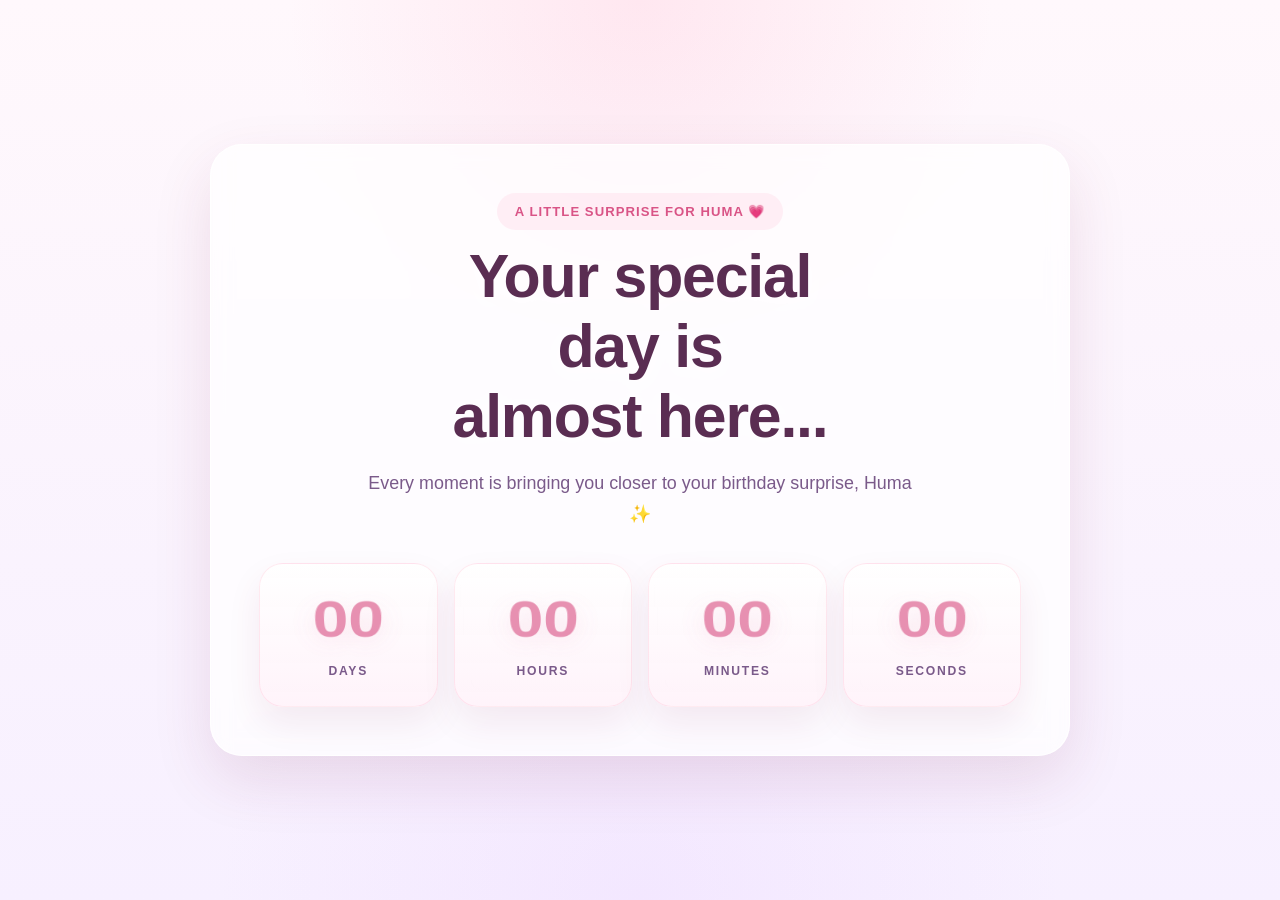
==== commit 27bb3d64: "Add files via upload" ====
--- a/index.html
+++ b/index.html
@@ -21,7 +21,7 @@
 
   <meta http-equiv="refresh" content="0; url=timer.html" />
   <title>Huma's Birthday Card 🎂</title>
-  <link rel="stylesheet" href="style.css?v=14" />
+  <link rel="stylesheet" href="style.css?v=15" />
   <style>
     .entry-loader {
       min-height: 100vh;
--- a/style.css
+++ b/style.css
@@ -764,6 +764,13 @@
   padding: 10px 4px 20px;
 }
 
+.gallery-card.gallery-feature {
+  grid-column: 1 / -1;
+  width: min(320px, 100%);
+  margin-inline: auto;
+  transform: none;
+}
+
 .gallery-card {
   background: #fff;
   padding: 14px 14px 20px;
@@ -776,7 +783,15 @@
 
 .gallery-card:nth-child(even) { transform: rotate(2deg); }
 
-.gallery-card:hover {
+.gallery-card.gallery-feature {
+  grid-column: 1 / -1;
+  width: min(320px, 100%);
+  margin-inline: auto;
+  transform: none;
+}
+
+.gallery-card:hover,
+.gallery-card.gallery-feature:hover {
   transform: rotate(0deg) translateY(-8px);
   box-shadow: 0 22px 40px rgba(122, 30, 74, 0.26);
 }
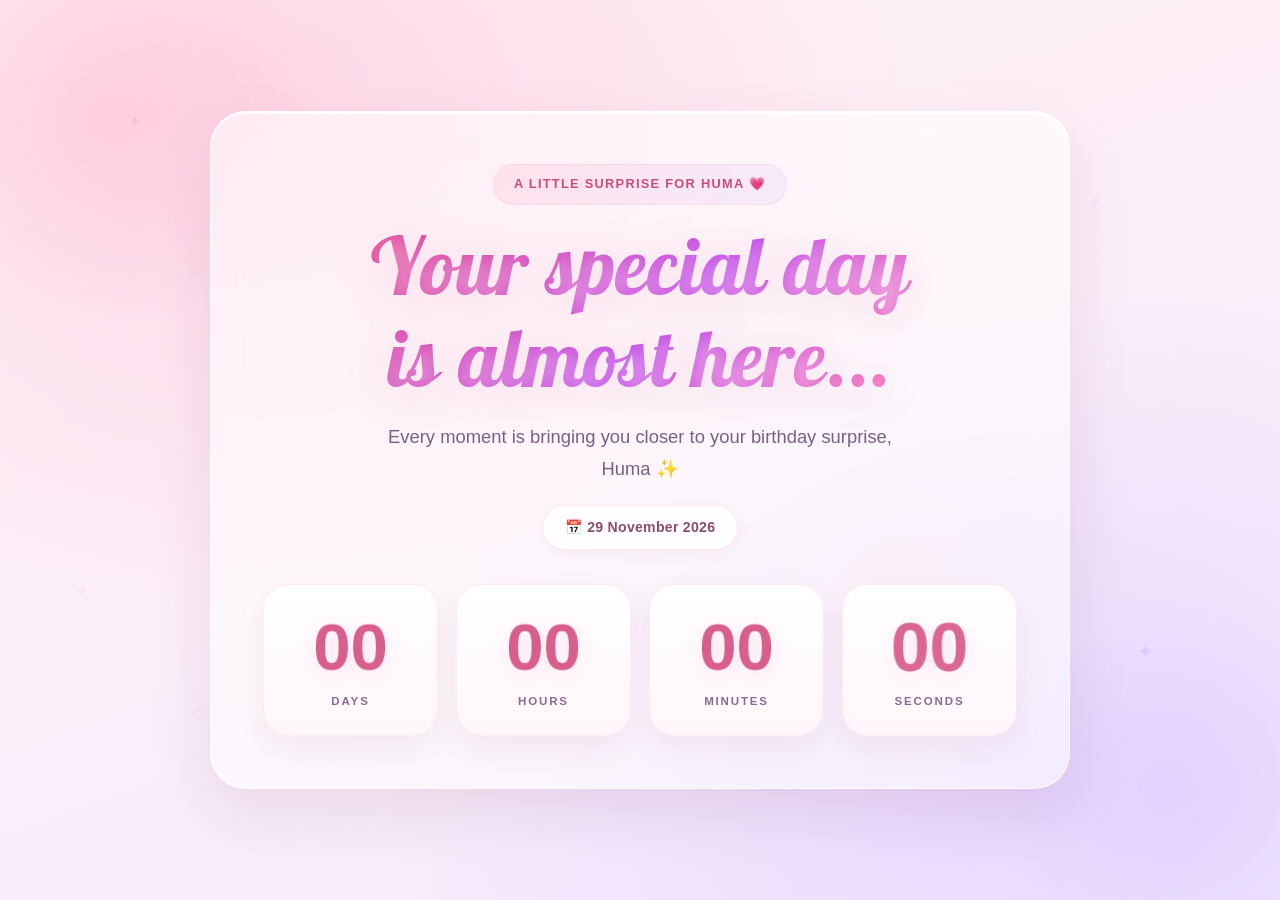
==== commit e84d9dd9: "Changes Huma Card" ====
--- a/index.html
+++ b/index.html
@@ -21,7 +21,7 @@
 
   <meta http-equiv="refresh" content="0; url=timer.html" />
   <title>Huma's Birthday Card 🎂</title>
-  <link rel="stylesheet" href="style.css?v=15" />
+  <link rel="stylesheet" href="style.css?v=18" />
   <style>
     .entry-loader {
       min-height: 100vh;
--- a/style.css
+++ b/style.css
@@ -3111,17 +3111,20 @@
 }
 
 /* ============================================================
-   TIMER ONLY — clean countdown start page
+   TIMER ONLY — dreamy minimal countdown start page
    ============================================================ */
 body.timer-only {
   min-height: 100vh;
   display: grid;
   place-items: center;
   padding: 32px 20px;
+  overflow: hidden;
+  position: relative;
   background:
-    radial-gradient(circle at top, rgba(255, 143, 177, 0.16), transparent 32%),
-    radial-gradient(circle at bottom, rgba(228, 199, 255, 0.22), transparent 38%),
-    linear-gradient(180deg, #fff8fc 0%, #f7f0ff 100%);
+    radial-gradient(ellipse at 20% 10%, rgba(255, 182, 210, 0.45), transparent 45%),
+    radial-gradient(ellipse at 80% 85%, rgba(210, 185, 255, 0.4), transparent 45%),
+    radial-gradient(ellipse at 50% 50%, rgba(255, 240, 248, 0.8), transparent 70%),
+    linear-gradient(160deg, #fff5fa 0%, #fdeef6 35%, #f3ecff 100%);
 }
 
 body.timer-only::before,
@@ -3130,89 +3133,213 @@
   display: none;
 }
 
+.timer-ambient {
+  position: fixed;
+  inset: 0;
+  pointer-events: none;
+  z-index: 0;
+  overflow: hidden;
+}
+
+.ambient-orb {
+  position: absolute;
+  border-radius: 50%;
+  filter: blur(2px);
+  opacity: 0.55;
+  animation: orbFloat 14s ease-in-out infinite alternate;
+}
+
+.ambient-orb.orb-a {
+  width: min(420px, 50vw);
+  height: min(420px, 50vw);
+  top: -10%;
+  left: -8%;
+  background: radial-gradient(circle, rgba(255, 143, 177, 0.35), transparent 70%);
+}
+
+.ambient-orb.orb-b {
+  width: min(360px, 45vw);
+  height: min(360px, 45vw);
+  bottom: -8%;
+  right: -6%;
+  background: radial-gradient(circle, rgba(196, 167, 255, 0.35), transparent 70%);
+  animation-delay: -4s;
+  animation-duration: 16s;
+}
+
+.ambient-orb.orb-c {
+  width: min(260px, 35vw);
+  height: min(260px, 35vw);
+  top: 55%;
+  left: 60%;
+  background: radial-gradient(circle, rgba(255, 214, 231, 0.5), transparent 70%);
+  animation-delay: -8s;
+  animation-duration: 18s;
+}
+
+@keyframes orbFloat {
+  0% { transform: translate(0, 0) scale(1); }
+  100% { transform: translate(24px, -18px) scale(1.06); }
+}
+
+.timer-sparkle {
+  position: absolute;
+  color: rgba(217, 84, 134, 0.35);
+  font-size: 1rem;
+  animation: sparkleDrift 8s ease-in-out infinite;
+  user-select: none;
+}
+.timer-sparkle.ts1 { top: 12%; left: 10%; font-size: 1.1rem; animation-delay: 0s; }
+.timer-sparkle.ts2 { top: 22%; right: 14%; font-size: 0.9rem; animation-delay: -1.5s; color: rgba(180, 140, 255, 0.4); }
+.timer-sparkle.ts3 { bottom: 18%; left: 15%; font-size: 0.85rem; animation-delay: -3s; }
+.timer-sparkle.ts4 { bottom: 25%; right: 10%; font-size: 1rem; animation-delay: -4.5s; color: rgba(180, 140, 255, 0.35); }
+.timer-sparkle.ts5 { top: 65%; left: 6%; font-size: 0.75rem; animation-delay: -6s; }
+.timer-sparkle.ts6 { top: 8%; right: 30%; font-size: 0.8rem; animation-delay: -2s; color: rgba(255, 143, 177, 0.3); }
+
+@keyframes sparkleDrift {
+  0%, 100% { transform: translateY(0) scale(1); opacity: 0.3; }
+  50% { transform: translateY(-12px) scale(1.2); opacity: 0.7; }
+}
+
 .timer-only-shell {
+  position: relative;
+  z-index: 1;
   width: min(860px, 100%);
   display: grid;
   justify-items: center;
   text-align: center;
-  padding: clamp(28px, 5vw, 48px);
-  border-radius: 32px;
-  background: rgba(255, 255, 255, 0.72);
-  border: 1px solid rgba(255, 255, 255, 0.9);
-  box-shadow: 0 24px 60px rgba(122, 30, 74, 0.12);
-  backdrop-filter: blur(10px);
+  padding: clamp(32px, 5vw, 52px);
+  border-radius: 36px;
+  background: rgba(255, 255, 255, 0.55);
+  border: 1px solid rgba(255, 255, 255, 0.85);
+  box-shadow:
+    0 24px 60px rgba(122, 30, 74, 0.1),
+    0 2px 0 rgba(255, 255, 255, 0.9) inset;
+  backdrop-filter: blur(18px);
+  -webkit-backdrop-filter: blur(18px);
 }
 
 .timer-kicker {
-  margin: 0 0 12px;
-  padding: 8px 18px;
+  margin: 0 0 14px;
+  padding: 9px 20px;
   border-radius: 999px;
-  background: rgba(255, 143, 177, 0.12);
-  color: #d95486;
-  font-size: 0.82rem;
-  font-weight: 800;
-  letter-spacing: 0.08em;
+  background: linear-gradient(135deg, rgba(255, 143, 177, 0.16), rgba(196, 167, 255, 0.14));
+  border: 1px solid rgba(255, 143, 177, 0.15);
+  color: #c94d7a;
+  font-size: 0.8rem;
+  font-weight: 700;
+  letter-spacing: 0.1em;
   text-transform: uppercase;
 }
 
 .timer-heading {
   margin: 0;
-  max-width: 12ch;
-  color: #5a2d52;
-  font-size: clamp(2rem, 5vw, 3.8rem);
+  max-width: 14ch;
+  font-family: 'Lobster', cursive;
+  font-weight: 400;
+  font-size: clamp(2.6rem, 7vw, 5rem);
   line-height: 1.15;
+  letter-spacing: 0.01em;
   text-wrap: balance;
+  color: #d44d82;
+  background: linear-gradient(135deg, #e84b88 0%, #c44ce8 55%, #ff7eb3 100%);
+  -webkit-background-clip: text;
+  background-clip: text;
+  -webkit-text-fill-color: transparent;
+  filter: drop-shadow(0 4px 18px rgba(212, 77, 130, 0.2));
 }
 
 .timer-sub {
-  margin: 16px 0 34px;
-  max-width: 34rem;
-  color: #7a5a8a;
-  font-size: clamp(0.98rem, 2vw, 1.12rem);
-  line-height: 1.7;
+  margin: 18px 0 20px;
+  max-width: 32rem;
+  color: #7a5f86;
+  font-size: clamp(1rem, 2vw, 1.15rem);
+  line-height: 1.75;
+}
+
+.timer-date-pill {
+  margin: 0 0 34px;
+  padding: 10px 22px;
+  border-radius: 999px;
+  background: rgba(255, 255, 255, 0.75);
+  border: 1px solid rgba(255, 143, 177, 0.2);
+  color: #8a4d6e;
+  font-size: 0.88rem;
+  font-weight: 700;
+  letter-spacing: 0.02em;
+  box-shadow: 0 4px 14px rgba(122, 30, 74, 0.05);
 }
 
 body.timer-only .countdown-timer {
   width: 100%;
   margin: 0;
-  gap: 16px;
+  gap: 18px;
   grid-template-columns: repeat(4, minmax(0, 1fr));
 }
 
 body.timer-only .timer-box {
   min-width: 0;
-  padding: 24px 14px;
-  border-radius: 24px;
-  background: linear-gradient(180deg, rgba(255, 255, 255, 0.98), rgba(255, 243, 250, 0.96));
-  border: 1px solid rgba(255, 143, 177, 0.18);
-  box-shadow: 0 16px 34px rgba(122, 30, 74, 0.08);
+  padding: 28px 14px 24px;
+  border-radius: 26px;
+  background: linear-gradient(180deg, rgba(255, 255, 255, 0.92), rgba(255, 246, 250, 0.88));
+  border: 1px solid rgba(255, 182, 210, 0.25);
+  box-shadow:
+    0 12px 32px rgba(122, 30, 74, 0.07),
+    0 1px 0 rgba(255, 255, 255, 1) inset;
+  transition: transform 0.3s ease, box-shadow 0.3s ease;
+}
+
+body.timer-only .timer-box:hover {
+  transform: translateY(-3px);
+  box-shadow:
+    0 18px 40px rgba(122, 30, 74, 0.11),
+    0 1px 0 rgba(255, 255, 255, 1) inset;
 }
 
 body.timer-only .timer-box span {
   display: block;
-  color: #d95486;
-  font-size: clamp(2.2rem, 7vw, 4rem);
+  color: #d44d82;
+  font-size: clamp(2.4rem, 7vw, 4.2rem);
   line-height: 1;
+  font-weight: 700;
   font-variant-numeric: tabular-nums;
-  text-shadow: 0 8px 24px rgba(217, 84, 134, 0.18);
+  text-shadow: 0 4px 20px rgba(212, 77, 130, 0.15);
 }
 
 body.timer-only .timer-box small {
   display: block;
-  margin-top: 10px;
-  color: #7a5a8a;
-  font-size: 0.76rem;
-  font-weight: 800;
-  letter-spacing: 0.14em;
+  margin-top: 12px;
+  color: #8a6a94;
+  font-size: 0.72rem;
+  font-weight: 700;
+  letter-spacing: 0.16em;
   text-transform: uppercase;
 }
 
+body.timer-only .timer-box.timer-seconds span {
+  animation: secondsPulse 1s ease-in-out infinite;
+}
+
+@keyframes secondsPulse {
+  0%, 100% { transform: scale(1); opacity: 1; }
+  50% { transform: scale(1.04); opacity: 0.85; }
+}
+
 @media (max-width: 640px) {
-  body.timer-only { padding: 18px; }
-  .timer-only-shell { padding: 28px 18px; border-radius: 26px; }
+  body.timer-only { padding: 20px 16px; }
+  .timer-only-shell { padding: 32px 20px; border-radius: 28px; }
   .timer-heading { max-width: 100%; }
+  .timer-sub { margin-bottom: 16px; }
+  .timer-date-pill { margin-bottom: 28px; font-size: 0.82rem; }
   body.timer-only .countdown-timer { grid-template-columns: repeat(2, minmax(0, 1fr)); gap: 12px; }
-  body.timer-only .timer-box { padding: 20px 10px; }
-}
-
-
+  body.timer-only .timer-box { padding: 22px 12px 20px; border-radius: 22px; }
+}
+
+@media (prefers-reduced-motion: reduce) {
+  .ambient-orb, .timer-sparkle, body.timer-only .timer-box.timer-seconds span {
+    animation: none !important;
+  }
+  body.timer-only .timer-box { transition: none; }
+}
+
+
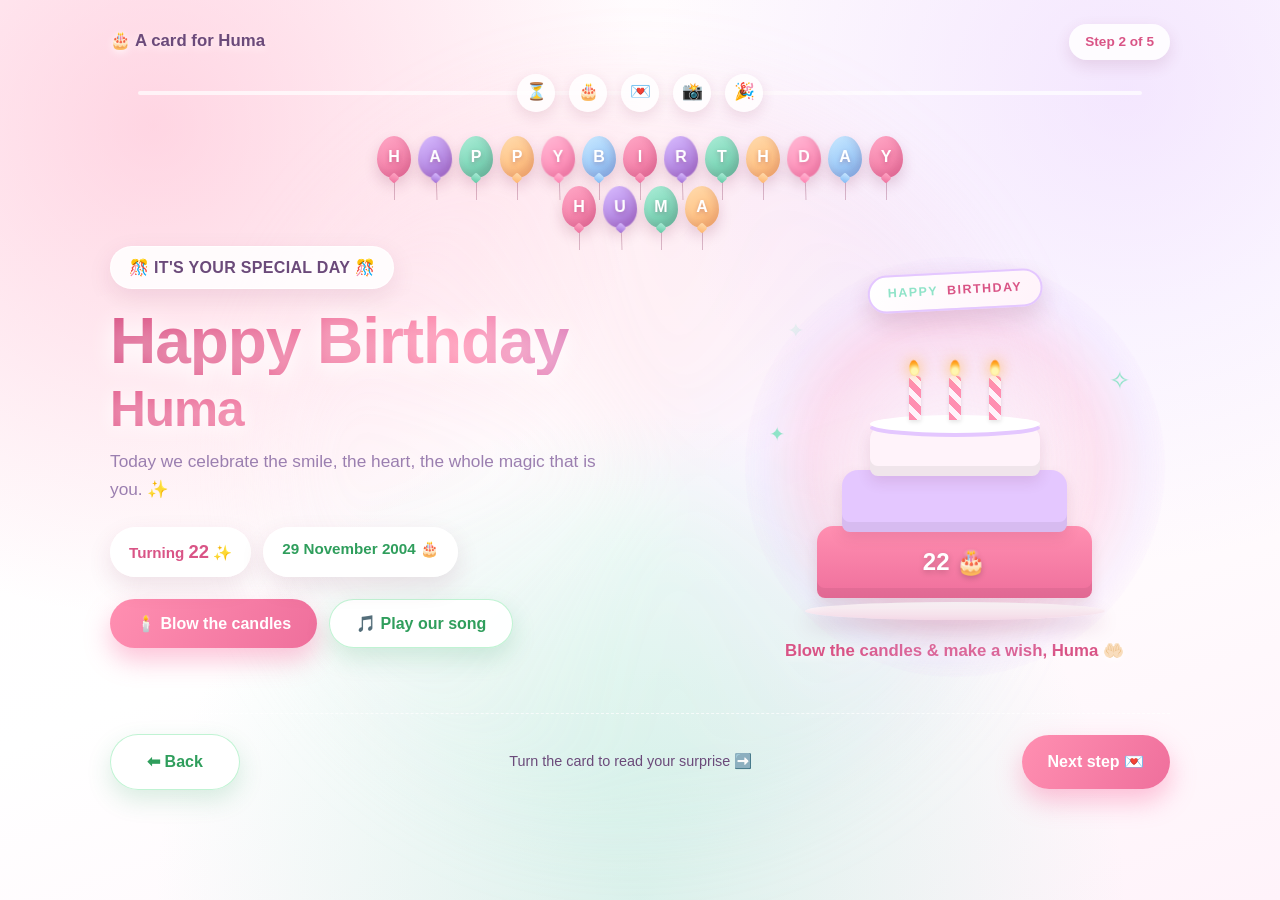
==== commit afb4f31f: "new update" ====
--- a/index.html
+++ b/index.html
@@ -21,7 +21,7 @@
 
   <meta http-equiv="refresh" content="0; url=timer.html" />
   <title>Huma's Birthday Card 🎂</title>
-  <link rel="stylesheet" href="style.css?v=18" />
+  <link rel="stylesheet" href="style.css?v=19" />
   <style>
     .entry-loader {
       min-height: 100vh;
--- a/style.css
+++ b/style.css
@@ -3111,7 +3111,7 @@
 }
 
 /* ============================================================
-   TIMER ONLY — dreamy minimal countdown start page
+   TIMER ONLY — magical countdown start page
    ============================================================ */
 body.timer-only {
   min-height: 100vh;
@@ -3120,226 +3120,294 @@
   padding: 32px 20px;
   overflow: hidden;
   position: relative;
+  font-family: 'Outfit', system-ui, -apple-system, sans-serif;
   background:
-    radial-gradient(ellipse at 20% 10%, rgba(255, 182, 210, 0.45), transparent 45%),
-    radial-gradient(ellipse at 80% 85%, rgba(210, 185, 255, 0.4), transparent 45%),
-    radial-gradient(ellipse at 50% 50%, rgba(255, 240, 248, 0.8), transparent 70%),
-    linear-gradient(160deg, #fff5fa 0%, #fdeef6 35%, #f3ecff 100%);
+    radial-gradient(ellipse at 15% 15%, rgba(255, 160, 200, 0.5), transparent 42%),
+    radial-gradient(ellipse at 85% 80%, rgba(190, 160, 255, 0.45), transparent 45%),
+    radial-gradient(ellipse at 50% 40%, rgba(255, 225, 240, 0.7), transparent 55%),
+    linear-gradient(155deg, #fff0f7 0%, #fde4f0 30%, #f0e6ff 70%, #fde8f3 100%);
 }
 
 body.timer-only::before,
-body.timer-only::after {
-  content: none;
-  display: none;
-}
+body.timer-only::after { content: none; display: none; }
+
+/* Aurora */
+.timer-aurora {
+  position: absolute;
+  inset: -30%;
+  background:
+    conic-gradient(from 180deg at 50% 50%, rgba(255,143,177,0.12), rgba(196,167,255,0.15), rgba(255,214,231,0.1), rgba(255,143,177,0.12));
+  filter: blur(40px);
+  animation: auroraSpin 25s linear infinite;
+  opacity: 0.8;
+}
+@keyframes auroraSpin { to { transform: rotate(360deg); } }
 
 .timer-ambient {
-  position: fixed;
-  inset: 0;
+  position: fixed; inset: 0; pointer-events: none; z-index: 0; overflow: hidden;
+}
+
+.ambient-orb {
+  position: absolute; border-radius: 50%; filter: blur(1px); opacity: 0.6;
+  animation: orbFloat 14s ease-in-out infinite alternate;
+}
+.ambient-orb.orb-a {
+  width: min(480px,55vw); height: min(480px,55vw); top: -12%; left: -10%;
+  background: radial-gradient(circle, rgba(255,130,170,0.4), transparent 68%);
+}
+.ambient-orb.orb-b {
+  width: min(400px,50vw); height: min(400px,50vw); bottom: -10%; right: -8%;
+  background: radial-gradient(circle, rgba(180,150,255,0.38), transparent 68%);
+  animation-delay: -5s; animation-duration: 17s;
+}
+.ambient-orb.orb-c {
+  width: min(280px,38vw); height: min(280px,38vw); top: 50%; left: 55%;
+  background: radial-gradient(circle, rgba(255,200,225,0.45), transparent 68%);
+  animation-delay: -9s; animation-duration: 19s;
+}
+@keyframes orbFloat {
+  0% { transform: translate(0,0) scale(1); }
+  100% { transform: translate(30px,-22px) scale(1.08); }
+}
+
+/* Stars */
+.timer-stars { position: absolute; inset: 0; }
+.t-star {
+  position: absolute; border-radius: 50%; background: #fff;
+  box-shadow: 0 0 6px 2px rgba(255,255,255,0.8), 0 0 12px 4px rgba(255,182,210,0.4);
+  animation: twinkle var(--tw,4s) ease-in-out var(--td,0s) infinite;
+}
+@keyframes twinkle {
+  0%,100% { opacity: 0.2; transform: scale(0.8); }
+  50% { opacity: 1; transform: scale(1.4); }
+}
+
+/* Floaters */
+.timer-floaters { position: absolute; inset: 0; overflow: hidden; }
+.t-floater {
+  position: absolute; bottom: -40px; font-size: var(--fs,1rem);
+  opacity: 0; animation: floatUp var(--fd,14s) linear var(--fdelay,0s) infinite;
+  filter: drop-shadow(0 2px 4px rgba(212,77,130,0.2));
+  will-change: transform, opacity;
+}
+@keyframes floatUp {
+  0% { transform: translateY(0) translateX(0) rotate(0deg) scale(0.7); opacity: 0; }
+  8% { opacity: 0.55; }
+  50% { transform: translateY(-55vh) translateX(var(--fx,20px)) rotate(15deg) scale(1); opacity: 0.45; }
+  92% { opacity: 0.35; }
+  100% { transform: translateY(-115vh) translateX(calc(var(--fx,20px) * -0.5)) rotate(-10deg) scale(0.85); opacity: 0; }
+}
+
+/* Shell */
+.timer-only-shell {
+  position: relative; z-index: 1; width: min(900px, 100%);
+  display: grid; justify-items: center; text-align: center;
+  padding: clamp(36px, 5vw, 56px) clamp(24px, 4vw, 48px);
+  border-radius: 40px;
+  background: linear-gradient(180deg, rgba(255,255,255,0.62), rgba(255,245,250,0.52));
+  border: 1px solid rgba(255,255,255,0.9);
+  box-shadow:
+    0 30px 80px rgba(122,30,74,0.12),
+    0 0 0 1px rgba(255,182,210,0.15),
+    0 2px 0 rgba(255,255,255,0.95) inset;
+  backdrop-filter: blur(20px); -webkit-backdrop-filter: blur(20px);
+}
+
+/* Reveal animation */
+.timer-reveal > * {
+  opacity: 0; transform: translateY(24px);
+  animation: revealUp 0.8s cubic-bezier(.2,.8,.2,1) forwards;
+}
+.timer-reveal > :nth-child(1) { animation-delay: 0.1s; }
+.timer-reveal > :nth-child(2) { animation-delay: 0.25s; }
+.timer-reveal > :nth-child(3) { animation-delay: 0.4s; }
+.timer-reveal > :nth-child(4) { animation-delay: 0.55s; }
+.timer-reveal > :nth-child(5) { animation-delay: 0.7s; }
+.timer-reveal > :nth-child(6) { animation-delay: 0.95s; }
+@keyframes revealUp { to { opacity: 1; transform: translateY(0); } }
+
+/* Kicker */
+.timer-kicker {
+  margin: 0 0 16px; padding: 10px 22px; border-radius: 999px;
+  background: linear-gradient(135deg, rgba(255,143,177,0.18), rgba(196,167,255,0.16));
+  border: 1px solid rgba(255,143,177,0.2);
+  color: #c24a78; font-size: 0.78rem; font-weight: 700;
+  letter-spacing: 0.12em; text-transform: uppercase;
+  display: inline-flex; align-items: center; gap: 8px;
+  box-shadow: 0 4px 16px rgba(255,143,177,0.12);
+}
+.kicker-dot {
+  width: 8px; height: 8px; border-radius: 50%; background: #ff6fa0;
+  box-shadow: 0 0 0 0 rgba(255,111,160,0.6);
+  animation: dotPing 2s ease-out infinite;
+}
+@keyframes dotPing {
+  0% { box-shadow: 0 0 0 0 rgba(255,111,160,0.6); }
+  70% { box-shadow: 0 0 0 8px rgba(255,111,160,0); }
+  100% { box-shadow: 0 0 0 0 rgba(255,111,160,0); }
+}
+.kicker-heart { display: inline-block; animation: heartBeat 1.8s ease-in-out infinite; }
+@keyframes heartBeat {
+  0%,100% { transform: scale(1); }
+  14% { transform: scale(1.25); }
+  28% { transform: scale(1); }
+  42% { transform: scale(1.15); }
+  56% { transform: scale(1); }
+}
+
+/* Heading */
+.timer-heading {
+  margin: 0; max-width: 15ch;
+  font-family: 'Lobster', cursive; font-weight: 400;
+  font-size: clamp(2.8rem, 7.5vw, 5.4rem);
+  line-height: 1.12; letter-spacing: 0.01em; text-wrap: balance;
+}
+.heading-shimmer {
+  display: inline-block;
+  background: linear-gradient(110deg, #e83d7a 0%, #d44ce8 25%, #ff6eb4 50%, #d44ce8 75%, #e83d7a 100%);
+  background-size: 200% 100%;
+  -webkit-background-clip: text; background-clip: text;
+  -webkit-text-fill-color: transparent;
+  animation: shimmerText 4s linear infinite;
+  filter: drop-shadow(0 6px 22px rgba(212,77,130,0.25));
+}
+@keyframes shimmerText { to { background-position: -200% center; } }
+
+.timer-sub {
+  margin: 20px 0 22px; max-width: 34rem;
+  color: #75608a; font-size: clamp(1rem, 2.1vw, 1.18rem);
+  line-height: 1.75; font-weight: 400;
+}
+
+/* Date pill */
+.timer-date-pill {
+  margin: 0 0 36px; padding: 12px 26px; border-radius: 999px;
+  background: rgba(255,255,255,0.7);
+  border: 1px solid rgba(255,143,177,0.25);
+  color: #864568; font-size: 0.9rem; font-weight: 700; letter-spacing: 0.03em;
+  box-shadow: 0 6px 20px rgba(122,30,74,0.06), 0 0 0 4px rgba(255,143,177,0.06);
+  display: inline-flex; align-items: center; gap: 8px;
+}
+.pill-icon { display: inline-block; animation: pillBounce 2.4s ease-in-out infinite; }
+.pill-icon:last-child { animation-delay: -1.2s; }
+@keyframes pillBounce { 0%,100% { transform: translateY(0); } 50% { transform: translateY(-3px); } }
+
+/* Timer grid */
+body.timer-only .countdown-timer {
+  width: 100%; margin: 0; gap: 18px;
+  grid-template-columns: repeat(4, minmax(0, 1fr));
+}
+
+body.timer-only .timer-box {
+  position: relative; overflow: hidden;
+  min-width: 0; padding: 30px 14px 26px; border-radius: 28px;
+  background: linear-gradient(180deg, rgba(255,255,255,0.88), rgba(255,242,248,0.82));
+  border: 1px solid rgba(255,170,200,0.28);
+  box-shadow:
+    0 14px 36px rgba(122,30,74,0.08),
+    0 1px 0 rgba(255,255,255,1) inset;
+  transition: transform 0.35s cubic-bezier(.2,.8,.2,1), box-shadow 0.35s ease;
+  animation: boxReveal 0.7s cubic-bezier(.2,.8,.2,1) var(--d,0ms) both;
+}
+@keyframes boxReveal {
+  from { opacity: 0; transform: translateY(30px) scale(0.95); }
+  to { opacity: 1; transform: translateY(0) scale(1); }
+}
+.timer-box-glow {
+  position: absolute; top: -50%; left: -50%; width: 200%; height: 200%;
+  background: radial-gradient(circle at 50% 0%, rgba(255,143,177,0.18), transparent 55%);
+  opacity: 0; transition: opacity 0.4s;
   pointer-events: none;
-  z-index: 0;
-  overflow: hidden;
-}
-
-.ambient-orb {
-  position: absolute;
-  border-radius: 50%;
-  filter: blur(2px);
-  opacity: 0.55;
-  animation: orbFloat 14s ease-in-out infinite alternate;
-}
-
-.ambient-orb.orb-a {
-  width: min(420px, 50vw);
-  height: min(420px, 50vw);
-  top: -10%;
-  left: -8%;
-  background: radial-gradient(circle, rgba(255, 143, 177, 0.35), transparent 70%);
-}
-
-.ambient-orb.orb-b {
-  width: min(360px, 45vw);
-  height: min(360px, 45vw);
-  bottom: -8%;
-  right: -6%;
-  background: radial-gradient(circle, rgba(196, 167, 255, 0.35), transparent 70%);
-  animation-delay: -4s;
-  animation-duration: 16s;
-}
-
-.ambient-orb.orb-c {
-  width: min(260px, 35vw);
-  height: min(260px, 35vw);
-  top: 55%;
-  left: 60%;
-  background: radial-gradient(circle, rgba(255, 214, 231, 0.5), transparent 70%);
-  animation-delay: -8s;
-  animation-duration: 18s;
-}
-
-@keyframes orbFloat {
-  0% { transform: translate(0, 0) scale(1); }
-  100% { transform: translate(24px, -18px) scale(1.06); }
-}
-
-.timer-sparkle {
-  position: absolute;
-  color: rgba(217, 84, 134, 0.35);
-  font-size: 1rem;
-  animation: sparkleDrift 8s ease-in-out infinite;
-  user-select: none;
-}
-.timer-sparkle.ts1 { top: 12%; left: 10%; font-size: 1.1rem; animation-delay: 0s; }
-.timer-sparkle.ts2 { top: 22%; right: 14%; font-size: 0.9rem; animation-delay: -1.5s; color: rgba(180, 140, 255, 0.4); }
-.timer-sparkle.ts3 { bottom: 18%; left: 15%; font-size: 0.85rem; animation-delay: -3s; }
-.timer-sparkle.ts4 { bottom: 25%; right: 10%; font-size: 1rem; animation-delay: -4.5s; color: rgba(180, 140, 255, 0.35); }
-.timer-sparkle.ts5 { top: 65%; left: 6%; font-size: 0.75rem; animation-delay: -6s; }
-.timer-sparkle.ts6 { top: 8%; right: 30%; font-size: 0.8rem; animation-delay: -2s; color: rgba(255, 143, 177, 0.3); }
-
-@keyframes sparkleDrift {
-  0%, 100% { transform: translateY(0) scale(1); opacity: 0.3; }
-  50% { transform: translateY(-12px) scale(1.2); opacity: 0.7; }
-}
-
-.timer-only-shell {
-  position: relative;
-  z-index: 1;
-  width: min(860px, 100%);
-  display: grid;
-  justify-items: center;
-  text-align: center;
-  padding: clamp(32px, 5vw, 52px);
-  border-radius: 36px;
-  background: rgba(255, 255, 255, 0.55);
-  border: 1px solid rgba(255, 255, 255, 0.85);
+}
+body.timer-only .timer-box:hover {
+  transform: translateY(-6px) scale(1.02);
   box-shadow:
-    0 24px 60px rgba(122, 30, 74, 0.1),
-    0 2px 0 rgba(255, 255, 255, 0.9) inset;
-  backdrop-filter: blur(18px);
-  -webkit-backdrop-filter: blur(18px);
-}
-
-.timer-kicker {
-  margin: 0 0 14px;
-  padding: 9px 20px;
-  border-radius: 999px;
-  background: linear-gradient(135deg, rgba(255, 143, 177, 0.16), rgba(196, 167, 255, 0.14));
-  border: 1px solid rgba(255, 143, 177, 0.15);
-  color: #c94d7a;
-  font-size: 0.8rem;
-  font-weight: 700;
-  letter-spacing: 0.1em;
-  text-transform: uppercase;
-}
-
-.timer-heading {
-  margin: 0;
-  max-width: 14ch;
-  font-family: 'Lobster', cursive;
-  font-weight: 400;
-  font-size: clamp(2.6rem, 7vw, 5rem);
-  line-height: 1.15;
-  letter-spacing: 0.01em;
-  text-wrap: balance;
-  color: #d44d82;
-  background: linear-gradient(135deg, #e84b88 0%, #c44ce8 55%, #ff7eb3 100%);
-  -webkit-background-clip: text;
-  background-clip: text;
+    0 22px 48px rgba(122,30,74,0.13),
+    0 0 0 1px rgba(255,143,177,0.2),
+    0 1px 0 rgba(255,255,255,1) inset;
+}
+body.timer-only .timer-box:hover .timer-box-glow { opacity: 1; }
+
+body.timer-only .timer-box span {
+  position: relative; display: block;
+  font-family: 'Outfit', system-ui, sans-serif;
+  color: #d43d78;
+  font-size: clamp(2.6rem, 7.5vw, 4.5rem);
+  line-height: 1; font-weight: 800;
+  font-variant-numeric: tabular-nums;
+  text-shadow: 0 4px 24px rgba(212,61,120,0.18);
+}
+
+body.timer-only .timer-box small {
+  display: block; margin-top: 14px;
+  color: #8a6894; font-size: 0.7rem; font-weight: 700;
+  letter-spacing: 0.18em; text-transform: uppercase;
+}
+
+/* Seconds special */
+body.timer-only .timer-box.timer-seconds {
+  background: linear-gradient(180deg, rgba(255,248,252,0.95), rgba(255,235,244,0.9));
+  border-color: rgba(255,143,177,0.35);
+}
+body.timer-only .timer-box.timer-seconds span {
+  background: linear-gradient(180deg, #e84b88, #c44ce8);
+  -webkit-background-clip: text; background-clip: text;
   -webkit-text-fill-color: transparent;
-  filter: drop-shadow(0 4px 18px rgba(212, 77, 130, 0.2));
-}
-
-.timer-sub {
-  margin: 18px 0 20px;
-  max-width: 32rem;
-  color: #7a5f86;
-  font-size: clamp(1rem, 2vw, 1.15rem);
-  line-height: 1.75;
-}
-
-.timer-date-pill {
-  margin: 0 0 34px;
-  padding: 10px 22px;
-  border-radius: 999px;
-  background: rgba(255, 255, 255, 0.75);
-  border: 1px solid rgba(255, 143, 177, 0.2);
-  color: #8a4d6e;
-  font-size: 0.88rem;
-  font-weight: 700;
-  letter-spacing: 0.02em;
-  box-shadow: 0 4px 14px rgba(122, 30, 74, 0.05);
-}
-
-body.timer-only .countdown-timer {
-  width: 100%;
-  margin: 0;
-  gap: 18px;
-  grid-template-columns: repeat(4, minmax(0, 1fr));
-}
-
-body.timer-only .timer-box {
-  min-width: 0;
-  padding: 28px 14px 24px;
-  border-radius: 26px;
-  background: linear-gradient(180deg, rgba(255, 255, 255, 0.92), rgba(255, 246, 250, 0.88));
-  border: 1px solid rgba(255, 182, 210, 0.25);
-  box-shadow:
-    0 12px 32px rgba(122, 30, 74, 0.07),
-    0 1px 0 rgba(255, 255, 255, 1) inset;
-  transition: transform 0.3s ease, box-shadow 0.3s ease;
-}
-
-body.timer-only .timer-box:hover {
-  transform: translateY(-3px);
-  box-shadow:
-    0 18px 40px rgba(122, 30, 74, 0.11),
-    0 1px 0 rgba(255, 255, 255, 1) inset;
-}
-
-body.timer-only .timer-box span {
-  display: block;
-  color: #d44d82;
-  font-size: clamp(2.4rem, 7vw, 4.2rem);
-  line-height: 1;
-  font-weight: 700;
-  font-variant-numeric: tabular-nums;
-  text-shadow: 0 4px 20px rgba(212, 77, 130, 0.15);
-}
-
-body.timer-only .timer-box small {
-  display: block;
-  margin-top: 12px;
-  color: #8a6a94;
-  font-size: 0.72rem;
-  font-weight: 700;
-  letter-spacing: 0.16em;
-  text-transform: uppercase;
-}
-
-body.timer-only .timer-box.timer-seconds span {
   animation: secondsPulse 1s ease-in-out infinite;
-}
+  filter: drop-shadow(0 4px 16px rgba(212,77,130,0.25));
+}
+body.timer-only .timer-box.timer-seconds .timer-box-glow { opacity: 0.5; }
 
 @keyframes secondsPulse {
-  0%, 100% { transform: scale(1); opacity: 1; }
-  50% { transform: scale(1.04); opacity: 0.85; }
-}
-
+  0%,100% { transform: scale(1); }
+  50% { transform: scale(1.06); }
+}
+
+/* Tease line */
+.timer-tease {
+  margin: 32px 0 0; padding: 0; color: #9a7aaa;
+  font-size: 0.92rem; font-weight: 600; letter-spacing: 0.01em;
+  display: inline-flex; align-items: center; gap: 10px;
+}
+.tease-pulse {
+  width: 8px; height: 8px; border-radius: 50%; background: #e879a6;
+  animation: teasePulse 2s ease-in-out infinite;
+  flex-shrink: 0;
+}
+@keyframes teasePulse {
+  0%,100% { transform: scale(1); opacity: 0.6; box-shadow: 0 0 0 0 rgba(232,121,166,0.4); }
+  50% { transform: scale(1.3); opacity: 1; box-shadow: 0 0 0 6px rgba(232,121,166,0); }
+}
+
+/* Completion state */
+.timer-only-shell.timer-complete {
+  animation: completeGlow 0.8s ease forwards;
+}
+.timer-only-shell.timer-complete .timer-heading .heading-shimmer {
+  animation: shimmerText 1s linear infinite;
+}
+@keyframes completeGlow {
+  to { box-shadow: 0 30px 80px rgba(232,75,136,0.2), 0 0 0 2px rgba(255,143,177,0.3), 0 2px 0 rgba(255,255,255,0.95) inset; }
+}
+
+/* Responsive */
 @media (max-width: 640px) {
-  body.timer-only { padding: 20px 16px; }
-  .timer-only-shell { padding: 32px 20px; border-radius: 28px; }
+  body.timer-only { padding: 20px 14px; }
+  .timer-only-shell { padding: 32px 18px 28px; border-radius: 30px; }
   .timer-heading { max-width: 100%; }
-  .timer-sub { margin-bottom: 16px; }
-  .timer-date-pill { margin-bottom: 28px; font-size: 0.82rem; }
+  .timer-sub { margin-bottom: 18px; font-size: 0.98rem; }
+  .timer-date-pill { margin-bottom: 28px; font-size: 0.82rem; padding: 10px 18px; }
   body.timer-only .countdown-timer { grid-template-columns: repeat(2, minmax(0, 1fr)); gap: 12px; }
-  body.timer-only .timer-box { padding: 22px 12px 20px; border-radius: 22px; }
+  body.timer-only .timer-box { padding: 24px 10px 20px; border-radius: 22px; }
+  .timer-tease { margin-top: 24px; font-size: 0.85rem; }
 }
 
 @media (prefers-reduced-motion: reduce) {
-  .ambient-orb, .timer-sparkle, body.timer-only .timer-box.timer-seconds span {
-    animation: none !important;
-  }
-  body.timer-only .timer-box { transition: none; }
-}
-
-
+  .ambient-orb, .timer-aurora, .t-star, .t-floater, .kicker-dot, .kicker-heart,
+  .heading-shimmer, .pill-icon, .tease-pulse,
+  body.timer-only .timer-box.timer-seconds span { animation: none !important; }
+  .timer-reveal > *, body.timer-only .timer-box { animation: none !important; opacity: 1; transform: none; }
+  body.timer-only .timer-box, .timer-box-glow { transition: none; }
+}
+
+
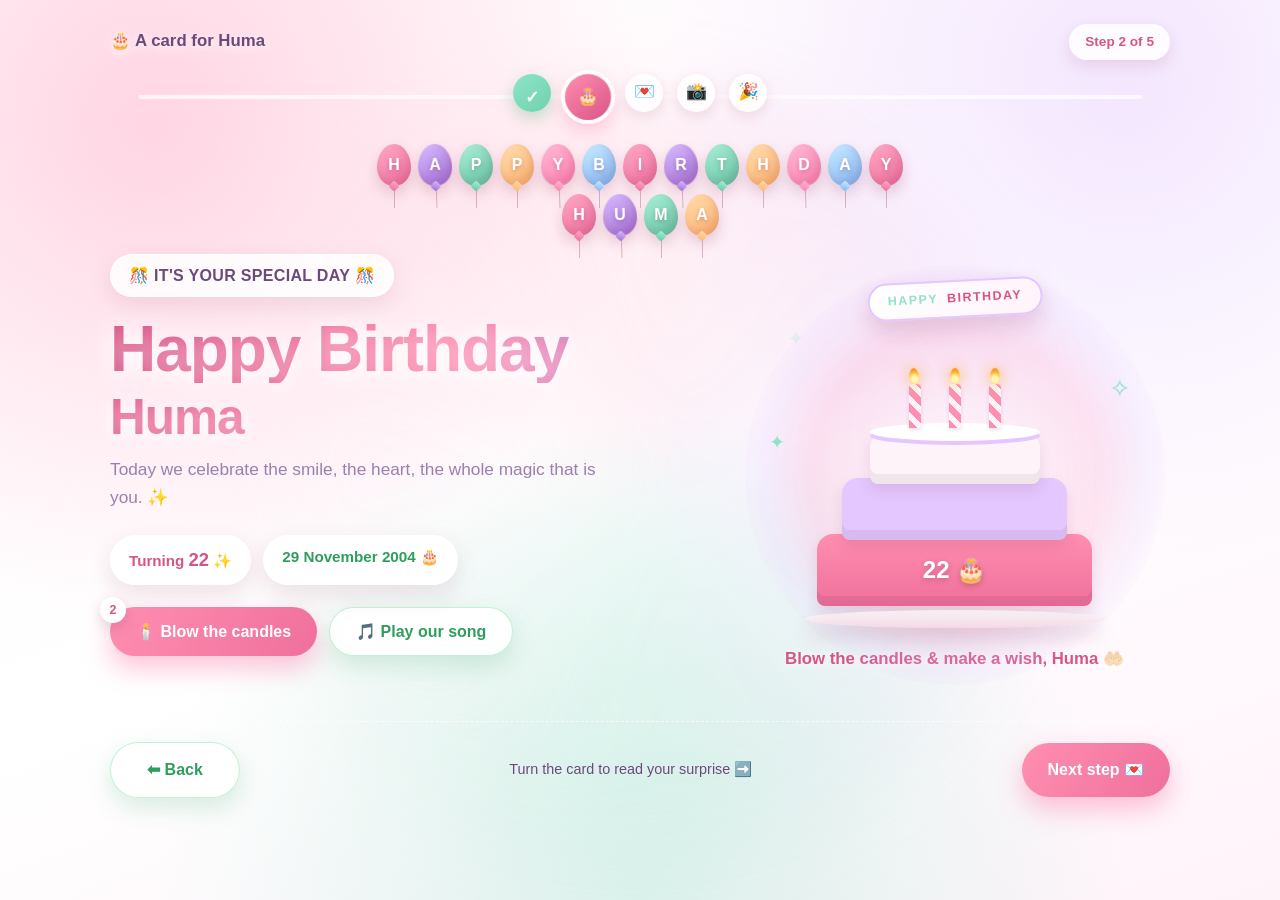
==== commit a413d009: "Install Vercel Web Analytics integration Implemented Vercel Web Analytics for this project.  ## What" ====
--- a/index.html
+++ b/index.html
@@ -22,6 +22,10 @@
   <meta http-equiv="refresh" content="0; url=timer.html" />
   <title>Huma's Birthday Card 🎂</title>
   <link rel="stylesheet" href="style.css?v=19" />
+  <script>
+    window.va = window.va || function () { (window.vaq = window.vaq || []).push(arguments); };
+  </script>
+  <script defer src="/_vercel/insights/script.js"></script>
   <style>
     .entry-loader {
       min-height: 100vh;
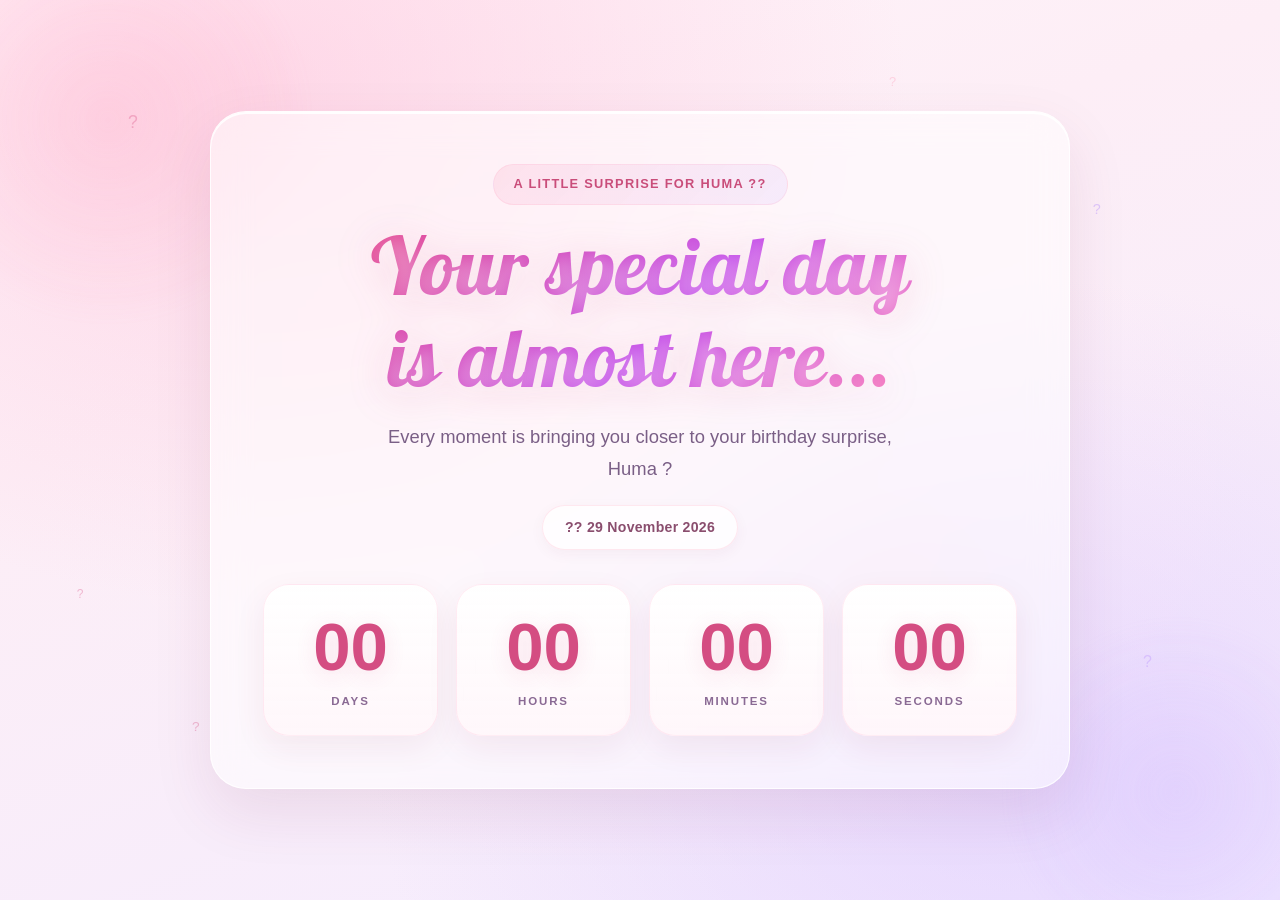
==== commit e74de9de: "Update" ====
--- a/index.html
+++ b/index.html
@@ -21,11 +21,7 @@
 
   <meta http-equiv="refresh" content="0; url=timer.html" />
   <title>Huma's Birthday Card 🎂</title>
-  <link rel="stylesheet" href="style.css?v=19" />
-  <script>
-    window.va = window.va || function () { (window.vaq = window.vaq || []).push(arguments); };
-  </script>
-  <script defer src="/_vercel/insights/script.js"></script>
+  <link rel="stylesheet" href="style.css?v=20" />
   <style>
     .entry-loader {
       min-height: 100vh;
--- a/style.css
+++ b/style.css
@@ -3108,10 +3108,9 @@
 
 @media (prefers-reduced-motion: reduce) {
   #saveBtn.ready { animation: none; }
-}
-
+}
 /* ============================================================
-   TIMER ONLY — magical countdown start page
+   TIMER ONLY � dreamy minimal countdown start page
    ============================================================ */
 body.timer-only {
   min-height: 100vh;
@@ -3120,294 +3119,62 @@
   padding: 32px 20px;
   overflow: hidden;
   position: relative;
-  font-family: 'Outfit', system-ui, -apple-system, sans-serif;
   background:
-    radial-gradient(ellipse at 15% 15%, rgba(255, 160, 200, 0.5), transparent 42%),
-    radial-gradient(ellipse at 85% 80%, rgba(190, 160, 255, 0.45), transparent 45%),
-    radial-gradient(ellipse at 50% 40%, rgba(255, 225, 240, 0.7), transparent 55%),
-    linear-gradient(155deg, #fff0f7 0%, #fde4f0 30%, #f0e6ff 70%, #fde8f3 100%);
+    radial-gradient(ellipse at 20% 10%, rgba(255, 182, 210, 0.45), transparent 45%),
+    radial-gradient(ellipse at 80% 85%, rgba(210, 185, 255, 0.4), transparent 45%),
+    radial-gradient(ellipse at 50% 50%, rgba(255, 240, 248, 0.8), transparent 70%),
+    linear-gradient(160deg, #fff5fa 0%, #fdeef6 35%, #f3ecff 100%);
 }
 
 body.timer-only::before,
 body.timer-only::after { content: none; display: none; }
 
-/* Aurora */
-.timer-aurora {
-  position: absolute;
-  inset: -30%;
-  background:
-    conic-gradient(from 180deg at 50% 50%, rgba(255,143,177,0.12), rgba(196,167,255,0.15), rgba(255,214,231,0.1), rgba(255,143,177,0.12));
-  filter: blur(40px);
-  animation: auroraSpin 25s linear infinite;
-  opacity: 0.8;
-}
-@keyframes auroraSpin { to { transform: rotate(360deg); } }
-
-.timer-ambient {
-  position: fixed; inset: 0; pointer-events: none; z-index: 0; overflow: hidden;
-}
-
-.ambient-orb {
-  position: absolute; border-radius: 50%; filter: blur(1px); opacity: 0.6;
-  animation: orbFloat 14s ease-in-out infinite alternate;
-}
-.ambient-orb.orb-a {
-  width: min(480px,55vw); height: min(480px,55vw); top: -12%; left: -10%;
-  background: radial-gradient(circle, rgba(255,130,170,0.4), transparent 68%);
-}
-.ambient-orb.orb-b {
-  width: min(400px,50vw); height: min(400px,50vw); bottom: -10%; right: -8%;
-  background: radial-gradient(circle, rgba(180,150,255,0.38), transparent 68%);
-  animation-delay: -5s; animation-duration: 17s;
-}
-.ambient-orb.orb-c {
-  width: min(280px,38vw); height: min(280px,38vw); top: 50%; left: 55%;
-  background: radial-gradient(circle, rgba(255,200,225,0.45), transparent 68%);
-  animation-delay: -9s; animation-duration: 19s;
-}
-@keyframes orbFloat {
-  0% { transform: translate(0,0) scale(1); }
-  100% { transform: translate(30px,-22px) scale(1.08); }
-}
-
-/* Stars */
-.timer-stars { position: absolute; inset: 0; }
-.t-star {
-  position: absolute; border-radius: 50%; background: #fff;
-  box-shadow: 0 0 6px 2px rgba(255,255,255,0.8), 0 0 12px 4px rgba(255,182,210,0.4);
-  animation: twinkle var(--tw,4s) ease-in-out var(--td,0s) infinite;
-}
-@keyframes twinkle {
-  0%,100% { opacity: 0.2; transform: scale(0.8); }
-  50% { opacity: 1; transform: scale(1.4); }
-}
-
-/* Floaters */
-.timer-floaters { position: absolute; inset: 0; overflow: hidden; }
-.t-floater {
-  position: absolute; bottom: -40px; font-size: var(--fs,1rem);
-  opacity: 0; animation: floatUp var(--fd,14s) linear var(--fdelay,0s) infinite;
-  filter: drop-shadow(0 2px 4px rgba(212,77,130,0.2));
-  will-change: transform, opacity;
-}
-@keyframes floatUp {
-  0% { transform: translateY(0) translateX(0) rotate(0deg) scale(0.7); opacity: 0; }
-  8% { opacity: 0.55; }
-  50% { transform: translateY(-55vh) translateX(var(--fx,20px)) rotate(15deg) scale(1); opacity: 0.45; }
-  92% { opacity: 0.35; }
-  100% { transform: translateY(-115vh) translateX(calc(var(--fx,20px) * -0.5)) rotate(-10deg) scale(0.85); opacity: 0; }
-}
-
-/* Shell */
-.timer-only-shell {
-  position: relative; z-index: 1; width: min(900px, 100%);
-  display: grid; justify-items: center; text-align: center;
-  padding: clamp(36px, 5vw, 56px) clamp(24px, 4vw, 48px);
-  border-radius: 40px;
-  background: linear-gradient(180deg, rgba(255,255,255,0.62), rgba(255,245,250,0.52));
-  border: 1px solid rgba(255,255,255,0.9);
-  box-shadow:
-    0 30px 80px rgba(122,30,74,0.12),
-    0 0 0 1px rgba(255,182,210,0.15),
-    0 2px 0 rgba(255,255,255,0.95) inset;
-  backdrop-filter: blur(20px); -webkit-backdrop-filter: blur(20px);
-}
-
-/* Reveal animation */
-.timer-reveal > * {
-  opacity: 0; transform: translateY(24px);
-  animation: revealUp 0.8s cubic-bezier(.2,.8,.2,1) forwards;
-}
-.timer-reveal > :nth-child(1) { animation-delay: 0.1s; }
-.timer-reveal > :nth-child(2) { animation-delay: 0.25s; }
-.timer-reveal > :nth-child(3) { animation-delay: 0.4s; }
-.timer-reveal > :nth-child(4) { animation-delay: 0.55s; }
-.timer-reveal > :nth-child(5) { animation-delay: 0.7s; }
-.timer-reveal > :nth-child(6) { animation-delay: 0.95s; }
-@keyframes revealUp { to { opacity: 1; transform: translateY(0); } }
-
-/* Kicker */
-.timer-kicker {
-  margin: 0 0 16px; padding: 10px 22px; border-radius: 999px;
-  background: linear-gradient(135deg, rgba(255,143,177,0.18), rgba(196,167,255,0.16));
-  border: 1px solid rgba(255,143,177,0.2);
-  color: #c24a78; font-size: 0.78rem; font-weight: 700;
-  letter-spacing: 0.12em; text-transform: uppercase;
-  display: inline-flex; align-items: center; gap: 8px;
-  box-shadow: 0 4px 16px rgba(255,143,177,0.12);
-}
-.kicker-dot {
-  width: 8px; height: 8px; border-radius: 50%; background: #ff6fa0;
-  box-shadow: 0 0 0 0 rgba(255,111,160,0.6);
-  animation: dotPing 2s ease-out infinite;
-}
-@keyframes dotPing {
-  0% { box-shadow: 0 0 0 0 rgba(255,111,160,0.6); }
-  70% { box-shadow: 0 0 0 8px rgba(255,111,160,0); }
-  100% { box-shadow: 0 0 0 0 rgba(255,111,160,0); }
-}
-.kicker-heart { display: inline-block; animation: heartBeat 1.8s ease-in-out infinite; }
-@keyframes heartBeat {
-  0%,100% { transform: scale(1); }
-  14% { transform: scale(1.25); }
-  28% { transform: scale(1); }
-  42% { transform: scale(1.15); }
-  56% { transform: scale(1); }
-}
-
-/* Heading */
-.timer-heading {
-  margin: 0; max-width: 15ch;
-  font-family: 'Lobster', cursive; font-weight: 400;
-  font-size: clamp(2.8rem, 7.5vw, 5.4rem);
-  line-height: 1.12; letter-spacing: 0.01em; text-wrap: balance;
-}
-.heading-shimmer {
-  display: inline-block;
-  background: linear-gradient(110deg, #e83d7a 0%, #d44ce8 25%, #ff6eb4 50%, #d44ce8 75%, #e83d7a 100%);
-  background-size: 200% 100%;
-  -webkit-background-clip: text; background-clip: text;
-  -webkit-text-fill-color: transparent;
-  animation: shimmerText 4s linear infinite;
-  filter: drop-shadow(0 6px 22px rgba(212,77,130,0.25));
-}
-@keyframes shimmerText { to { background-position: -200% center; } }
-
-.timer-sub {
-  margin: 20px 0 22px; max-width: 34rem;
-  color: #75608a; font-size: clamp(1rem, 2.1vw, 1.18rem);
-  line-height: 1.75; font-weight: 400;
-}
-
-/* Date pill */
-.timer-date-pill {
-  margin: 0 0 36px; padding: 12px 26px; border-radius: 999px;
-  background: rgba(255,255,255,0.7);
-  border: 1px solid rgba(255,143,177,0.25);
-  color: #864568; font-size: 0.9rem; font-weight: 700; letter-spacing: 0.03em;
-  box-shadow: 0 6px 20px rgba(122,30,74,0.06), 0 0 0 4px rgba(255,143,177,0.06);
-  display: inline-flex; align-items: center; gap: 8px;
-}
-.pill-icon { display: inline-block; animation: pillBounce 2.4s ease-in-out infinite; }
-.pill-icon:last-child { animation-delay: -1.2s; }
-@keyframes pillBounce { 0%,100% { transform: translateY(0); } 50% { transform: translateY(-3px); } }
-
-/* Timer grid */
-body.timer-only .countdown-timer {
-  width: 100%; margin: 0; gap: 18px;
-  grid-template-columns: repeat(4, minmax(0, 1fr));
-}
-
-body.timer-only .timer-box {
-  position: relative; overflow: hidden;
-  min-width: 0; padding: 30px 14px 26px; border-radius: 28px;
-  background: linear-gradient(180deg, rgba(255,255,255,0.88), rgba(255,242,248,0.82));
-  border: 1px solid rgba(255,170,200,0.28);
-  box-shadow:
-    0 14px 36px rgba(122,30,74,0.08),
-    0 1px 0 rgba(255,255,255,1) inset;
-  transition: transform 0.35s cubic-bezier(.2,.8,.2,1), box-shadow 0.35s ease;
-  animation: boxReveal 0.7s cubic-bezier(.2,.8,.2,1) var(--d,0ms) both;
-}
-@keyframes boxReveal {
-  from { opacity: 0; transform: translateY(30px) scale(0.95); }
-  to { opacity: 1; transform: translateY(0) scale(1); }
-}
-.timer-box-glow {
-  position: absolute; top: -50%; left: -50%; width: 200%; height: 200%;
-  background: radial-gradient(circle at 50% 0%, rgba(255,143,177,0.18), transparent 55%);
-  opacity: 0; transition: opacity 0.4s;
-  pointer-events: none;
-}
-body.timer-only .timer-box:hover {
-  transform: translateY(-6px) scale(1.02);
-  box-shadow:
-    0 22px 48px rgba(122,30,74,0.13),
-    0 0 0 1px rgba(255,143,177,0.2),
-    0 1px 0 rgba(255,255,255,1) inset;
-}
-body.timer-only .timer-box:hover .timer-box-glow { opacity: 1; }
-
-body.timer-only .timer-box span {
-  position: relative; display: block;
-  font-family: 'Outfit', system-ui, sans-serif;
-  color: #d43d78;
-  font-size: clamp(2.6rem, 7.5vw, 4.5rem);
-  line-height: 1; font-weight: 800;
-  font-variant-numeric: tabular-nums;
-  text-shadow: 0 4px 24px rgba(212,61,120,0.18);
-}
-
-body.timer-only .timer-box small {
-  display: block; margin-top: 14px;
-  color: #8a6894; font-size: 0.7rem; font-weight: 700;
-  letter-spacing: 0.18em; text-transform: uppercase;
-}
-
-/* Seconds special */
-body.timer-only .timer-box.timer-seconds {
-  background: linear-gradient(180deg, rgba(255,248,252,0.95), rgba(255,235,244,0.9));
-  border-color: rgba(255,143,177,0.35);
-}
-body.timer-only .timer-box.timer-seconds span {
-  background: linear-gradient(180deg, #e84b88, #c44ce8);
-  -webkit-background-clip: text; background-clip: text;
-  -webkit-text-fill-color: transparent;
-  animation: secondsPulse 1s ease-in-out infinite;
-  filter: drop-shadow(0 4px 16px rgba(212,77,130,0.25));
-}
-body.timer-only .timer-box.timer-seconds .timer-box-glow { opacity: 0.5; }
-
-@keyframes secondsPulse {
-  0%,100% { transform: scale(1); }
-  50% { transform: scale(1.06); }
-}
-
-/* Tease line */
-.timer-tease {
-  margin: 32px 0 0; padding: 0; color: #9a7aaa;
-  font-size: 0.92rem; font-weight: 600; letter-spacing: 0.01em;
-  display: inline-flex; align-items: center; gap: 10px;
-}
-.tease-pulse {
-  width: 8px; height: 8px; border-radius: 50%; background: #e879a6;
-  animation: teasePulse 2s ease-in-out infinite;
-  flex-shrink: 0;
-}
-@keyframes teasePulse {
-  0%,100% { transform: scale(1); opacity: 0.6; box-shadow: 0 0 0 0 rgba(232,121,166,0.4); }
-  50% { transform: scale(1.3); opacity: 1; box-shadow: 0 0 0 6px rgba(232,121,166,0); }
-}
-
-/* Completion state */
-.timer-only-shell.timer-complete {
-  animation: completeGlow 0.8s ease forwards;
-}
-.timer-only-shell.timer-complete .timer-heading .heading-shimmer {
-  animation: shimmerText 1s linear infinite;
-}
-@keyframes completeGlow {
-  to { box-shadow: 0 30px 80px rgba(232,75,136,0.2), 0 0 0 2px rgba(255,143,177,0.3), 0 2px 0 rgba(255,255,255,0.95) inset; }
-}
-
-/* Responsive */
+.timer-ambient { position: fixed; inset: 0; pointer-events: none; z-index: 0; overflow: hidden; }
+
+.ambient-orb { position: absolute; border-radius: 50%; filter: blur(2px); opacity: 0.55; animation: orbFloat 14s ease-in-out infinite alternate; }
+.ambient-orb.orb-a { width: min(420px, 50vw); height: min(420px, 50vw); top: -10%; left: -8%; background: radial-gradient(circle, rgba(255, 143, 177, 0.35), transparent 70%); }
+.ambient-orb.orb-b { width: min(360px, 45vw); height: min(360px, 45vw); bottom: -8%; right: -6%; background: radial-gradient(circle, rgba(196, 167, 255, 0.35), transparent 70%); animation-delay: -4s; animation-duration: 16s; }
+.ambient-orb.orb-c { width: min(260px, 35vw); height: min(260px, 35vw); top: 55%; left: 60%; background: radial-gradient(circle, rgba(255, 214, 231, 0.5), transparent 70%); animation-delay: -8s; animation-duration: 18s; }
+@keyframes orbFloat { 0% { transform: translate(0, 0) scale(1); } 100% { transform: translate(24px, -18px) scale(1.06); } }
+
+.timer-sparkle { position: absolute; color: rgba(217, 84, 134, 0.35); font-size: 1rem; animation: sparkleDrift 8s ease-in-out infinite; user-select: none; }
+.timer-sparkle.ts1 { top: 12%; left: 10%; font-size: 1.1rem; animation-delay: 0s; }
+.timer-sparkle.ts2 { top: 22%; right: 14%; font-size: 0.9rem; animation-delay: -1.5s; color: rgba(180, 140, 255, 0.4); }
+.timer-sparkle.ts3 { bottom: 18%; left: 15%; font-size: 0.85rem; animation-delay: -3s; }
+.timer-sparkle.ts4 { bottom: 25%; right: 10%; font-size: 1rem; animation-delay: -4.5s; color: rgba(180, 140, 255, 0.35); }
+.timer-sparkle.ts5 { top: 65%; left: 6%; font-size: 0.75rem; animation-delay: -6s; }
+.timer-sparkle.ts6 { top: 8%; right: 30%; font-size: 0.8rem; animation-delay: -2s; color: rgba(255, 143, 177, 0.3); }
+@keyframes sparkleDrift { 0%, 100% { transform: translateY(0) scale(1); opacity: 0.3; } 50% { transform: translateY(-12px) scale(1.2); opacity: 0.7; } }
+
+.timer-only-shell { position: relative; z-index: 1; width: min(860px, 100%); display: grid; justify-items: center; text-align: center; padding: clamp(32px, 5vw, 52px); border-radius: 36px; background: rgba(255, 255, 255, 0.55); border: 1px solid rgba(255, 255, 255, 0.85); box-shadow: 0 24px 60px rgba(122, 30, 74, 0.1), 0 2px 0 rgba(255, 255, 255, 0.9) inset; backdrop-filter: blur(18px); -webkit-backdrop-filter: blur(18px); }
+
+.timer-kicker { margin: 0 0 14px; padding: 9px 20px; border-radius: 999px; background: linear-gradient(135deg, rgba(255, 143, 177, 0.16), rgba(196, 167, 255, 0.14)); border: 1px solid rgba(255, 143, 177, 0.15); color: #c94d7a; font-size: 0.8rem; font-weight: 700; letter-spacing: 0.1em; text-transform: uppercase; }
+
+.timer-heading { margin: 0; max-width: 14ch; font-family: 'Lobster', cursive; font-weight: 400; font-size: clamp(2.6rem, 7vw, 5rem); line-height: 1.15; letter-spacing: 0.01em; text-wrap: balance; color: #d44d82; background: linear-gradient(135deg, #e84b88 0%, #c44ce8 55%, #ff7eb3 100%); -webkit-background-clip: text; background-clip: text; -webkit-text-fill-color: transparent; filter: drop-shadow(0 4px 18px rgba(212, 77, 130, 0.2)); }
+
+.timer-sub { margin: 18px 0 20px; max-width: 32rem; color: #7a5f86; font-size: clamp(1rem, 2vw, 1.15rem); line-height: 1.75; }
+
+.timer-date-pill { margin: 0 0 34px; padding: 10px 22px; border-radius: 999px; background: rgba(255, 255, 255, 0.75); border: 1px solid rgba(255, 143, 177, 0.2); color: #8a4d6e; font-size: 0.88rem; font-weight: 700; letter-spacing: 0.02em; box-shadow: 0 4px 14px rgba(122, 30, 74, 0.05); }
+
+body.timer-only .countdown-timer { width: 100%; margin: 0; gap: 18px; grid-template-columns: repeat(4, minmax(0, 1fr)); }
+body.timer-only .timer-box { min-width: 0; padding: 28px 14px 24px; border-radius: 26px; background: linear-gradient(180deg, rgba(255, 255, 255, 0.92), rgba(255, 246, 250, 0.88)); border: 1px solid rgba(255, 182, 210, 0.25); box-shadow: 0 12px 32px rgba(122, 30, 74, 0.07), 0 1px 0 rgba(255, 255, 255, 1) inset; transition: transform 0.3s ease, box-shadow 0.3s ease; }
+body.timer-only .timer-box:hover { transform: translateY(-3px); box-shadow: 0 18px 40px rgba(122, 30, 74, 0.11), 0 1px 0 rgba(255, 255, 255, 1) inset; }
+body.timer-only .timer-box span { display: block; color: #d44d82; font-size: clamp(2.4rem, 7vw, 4.2rem); line-height: 1; font-weight: 700; font-variant-numeric: tabular-nums; text-shadow: 0 4px 20px rgba(212, 77, 130, 0.15); }
+body.timer-only .timer-box small { display: block; margin-top: 12px; color: #8a6a94; font-size: 0.72rem; font-weight: 700; letter-spacing: 0.16em; text-transform: uppercase; }
+body.timer-only .timer-box.timer-seconds span { animation: secondsPulse 1s ease-in-out infinite; }
+@keyframes secondsPulse { 0%, 100% { transform: scale(1); opacity: 1; } 50% { transform: scale(1.04); opacity: 0.85; } }
+
 @media (max-width: 640px) {
-  body.timer-only { padding: 20px 14px; }
-  .timer-only-shell { padding: 32px 18px 28px; border-radius: 30px; }
+  body.timer-only { padding: 20px 16px; }
+  .timer-only-shell { padding: 32px 20px; border-radius: 28px; }
   .timer-heading { max-width: 100%; }
-  .timer-sub { margin-bottom: 18px; font-size: 0.98rem; }
-  .timer-date-pill { margin-bottom: 28px; font-size: 0.82rem; padding: 10px 18px; }
+  .timer-sub { margin-bottom: 16px; }
+  .timer-date-pill { margin-bottom: 28px; font-size: 0.82rem; }
   body.timer-only .countdown-timer { grid-template-columns: repeat(2, minmax(0, 1fr)); gap: 12px; }
-  body.timer-only .timer-box { padding: 24px 10px 20px; border-radius: 22px; }
-  .timer-tease { margin-top: 24px; font-size: 0.85rem; }
+  body.timer-only .timer-box { padding: 22px 12px 20px; border-radius: 22px; }
 }
 
 @media (prefers-reduced-motion: reduce) {
-  .ambient-orb, .timer-aurora, .t-star, .t-floater, .kicker-dot, .kicker-heart,
-  .heading-shimmer, .pill-icon, .tease-pulse,
-  body.timer-only .timer-box.timer-seconds span { animation: none !important; }
-  .timer-reveal > *, body.timer-only .timer-box { animation: none !important; opacity: 1; transform: none; }
-  body.timer-only .timer-box, .timer-box-glow { transition: none; }
-}
-
-
+  .ambient-orb, .timer-sparkle, body.timer-only .timer-box.timer-seconds span { animation: none !important; }
+  body.timer-only .timer-box { transition: none; }
+}
